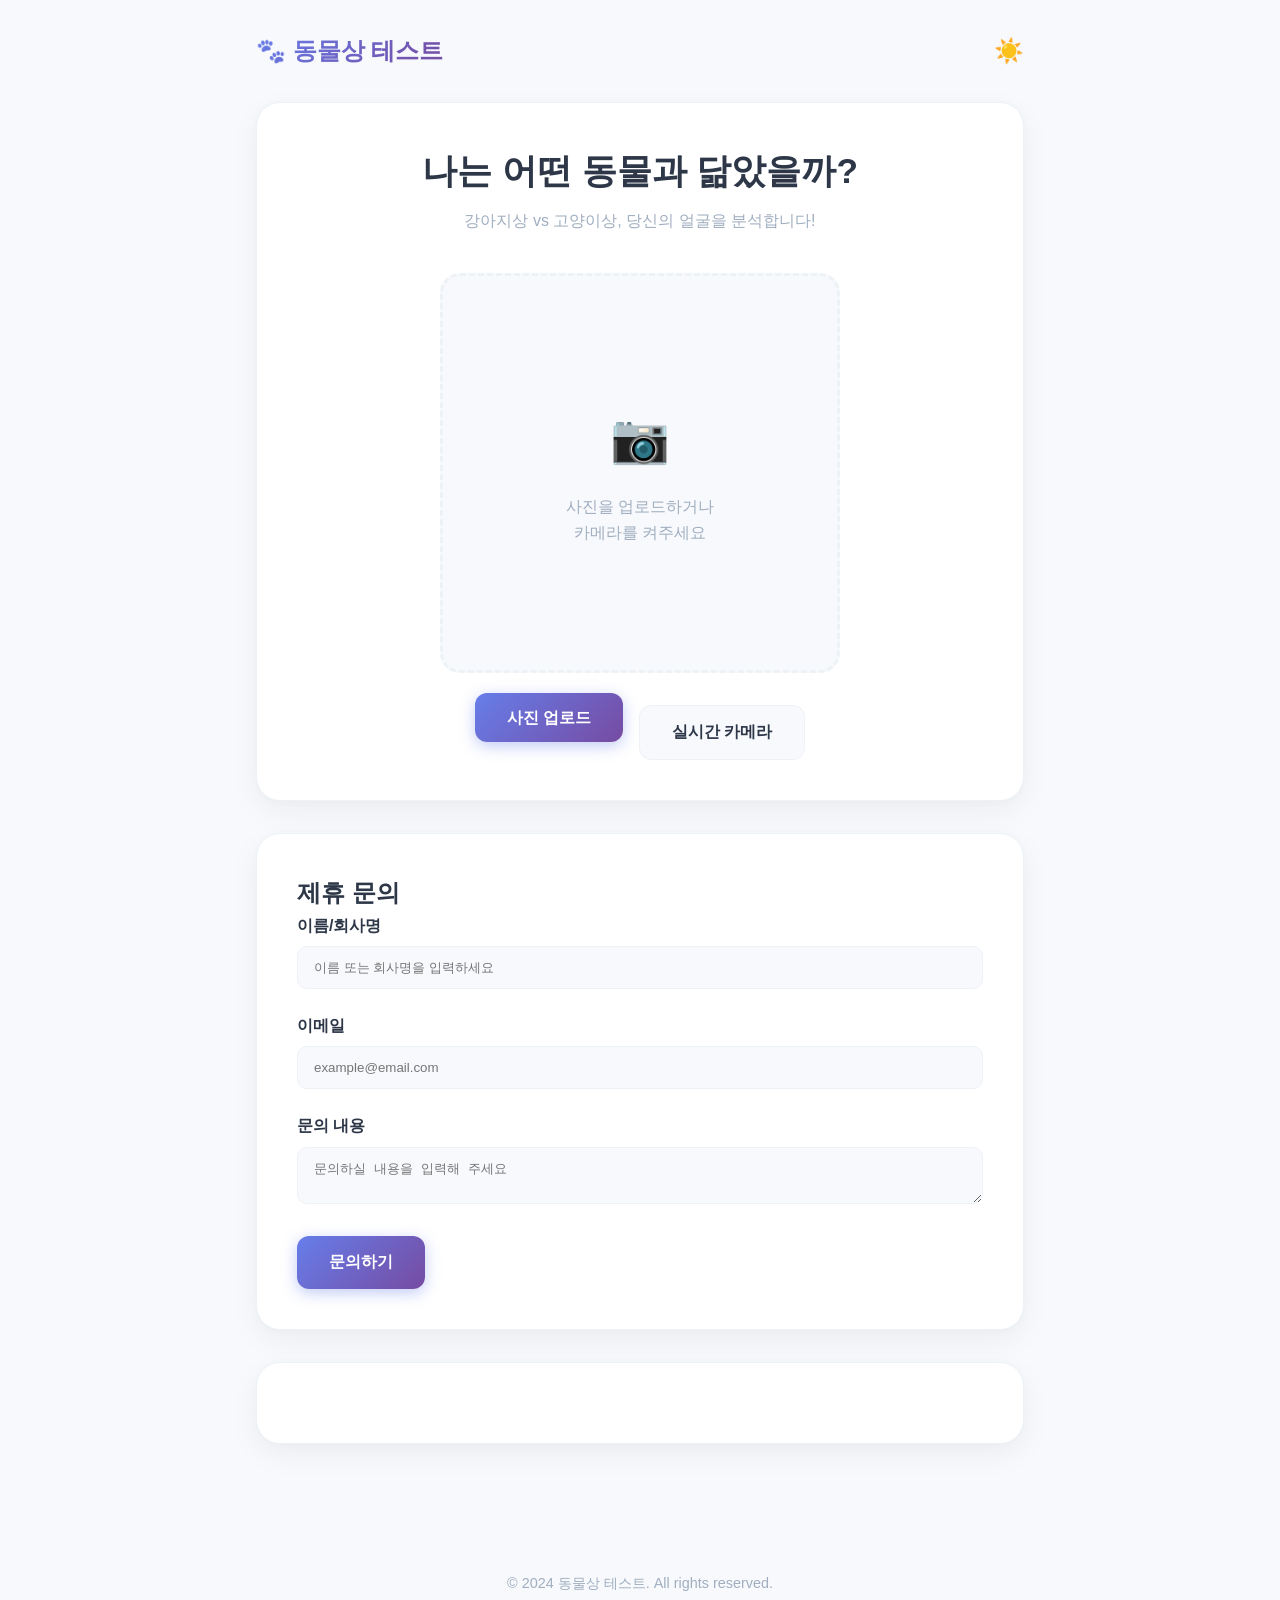
==== index.html @ 4cac7db2 "feat: implement animal face test with teachable machine and modern UI" ====
<!DOCTYPE html>
<html lang="ko">
<head>
    <meta charset="UTF-8">
    <meta name="viewport" content="width=device-width, initial-scale=1.0">
    <title>동물상 테스트 - 강아지? 고양이?</title>
    <link rel="stylesheet" href="style.css">
    <!-- Teachable Machine Libraries -->
    <script src="https://cdn.jsdelivr.net/npm/@tensorflow/tfjs@latest/dist/tf.min.js"></script>
    <script src="https://cdn.jsdelivr.net/npm/@teachablemachine/image@latest/dist/teachablemachine-image.min.js"></script>
</head>
<body>
    <header>
        <div class="logo">🐾 동물상 테스트</div>
        <button id="theme-toggle" class="btn-icon">
            <span class="icon-light">☀️</span>
            <span class="icon-dark">🌙</span>
        </button>
    </header>

    <main>
        <section id="test-section" class="card main-card">
            <h1>나는 어떤 동물과 닮았을까?</h1>
            <p class="subtitle">강아지상 vs 고양이상, 당신의 얼굴을 분석합니다!</p>
            
            <div id="loading-overlay" class="overlay" style="display: none;">
                <div class="spinner"></div>
                <p>모델을 불러오는 중...</p>
            </div>

            <div class="test-container">
                <div class="preview-area">
                    <div id="webcam-container"></div>
                    <img id="image-preview" src="" alt="미리보기" style="display: none;">
                    <div id="placeholder" class="placeholder">
                        <span class="icon">📷</span>
                        <p>사진을 업로드하거나<br>카메라를 켜주세요</p>
                    </div>
                </div>

                <div class="controls">
                    <div class="upload-btn-wrapper">
                        <label for="image-upload" class="btn primary">사진 업로드</label>
                        <input type="file" id="image-upload" accept="image/*" style="display: none;">
                    </div>
                    <button id="start-webcam" class="btn secondary">실시간 카메라</button>
                </div>

                <div id="result-container" class="result-area" style="display: none;">
                    <h2 id="result-title">분석 결과</h2>
                    <div id="label-container" class="label-bars">
                        <!-- 결과가 여기에 동적으로 생성됨 -->
                    </div>
                </div>
            </div>
        </section>

        <section id="partnership-section" class="card">
            <h2>제휴 문의</h2>
            <form id="partnership-form" action="https://formspree.io/f/mlgwaoae" method="POST">
                <div class="form-group">
                    <label for="name">이름/회사명</label>
                    <input type="text" id="name" name="name" required placeholder="이름 또는 회사명을 입력하세요">
                </div>
                <div class="form-group">
                    <label for="email">이메일</label>
                    <input type="email" id="email" name="email" required placeholder="example@email.com">
                </div>
                <div class="form-group">
                    <label for="message">문의 내용</label>
                    <textarea id="message" name="message" required placeholder="문의하실 내용을 입력해 주세요"></textarea>
                </div>
                <button type="submit" id="submit-btn" class="btn primary">문의하기</button>
            </form>
        </section>

        <section id="comments-section" class="card">
            <div id="disqus_thread"></div>
            <script>
                (function() {
                    var d = document, s = d.createElement('script');
                    s.src = 'https://productbuilder-ftx7dllmxg.disqus.com/embed.js';
                    s.setAttribute('data-timestamp', +new Date());
                    (d.head || d.body).appendChild(s);
                })();
            </script>
            <noscript>Please enable JavaScript to view the <a href="https://disqus.com/?ref_noscript">comments powered by Disqus.</a></noscript>
        </section>
    </main>

    <footer>
        <p>&copy; 2024 동물상 테스트. All rights reserved.</p>
    </footer>

    <script src="main.js"></script>
</body>
</html>
---- style.css ----
:root {
    --bg-color: #f7f9fc;
    --text-color: #2d3748;
    --primary-color: #667eea;
    --secondary-color: #764ba2;
    --accent-color: #ffb400;
    --card-bg: #ffffff;
    --card-shadow: 0 10px 30px rgba(0, 0, 0, 0.05), 0 1px 8px rgba(0, 0, 0, 0.02);
    --border-color: #edf2f7;
    --transition: all 0.3s cubic-bezier(0.4, 0, 0.2, 1);
}

[data-theme="dark"] {
    --bg-color: #1a202c;
    --text-color: #edf2f7;
    --primary-color: #90cdf4;
    --secondary-color: #63b3ed;
    --card-bg: #2d3748;
    --card-shadow: 0 10px 40px rgba(0, 0, 0, 0.4);
    --border-color: #4a5568;
}

* {
    box-sizing: border-box;
    margin: 0;
    padding: 0;
}

body {
    font-family: 'Pretendard', -apple-system, BlinkMacSystemFont, 'Segoe UI', Roboto, Helvetica, Arial, sans-serif;
    background-color: var(--bg-color);
    color: var(--text-color);
    line-height: 1.6;
    transition: var(--transition);
    display: flex;
    flex-direction: column;
    align-items: center;
    min-height: 100vh;
}

header {
    width: 100%;
    max-width: 800px;
    padding: 2rem 1rem;
    display: flex;
    justify-content: space-between;
    align-items: center;
}

.logo {
    font-size: 1.5rem;
    font-weight: 800;
    background: linear-gradient(135deg, var(--primary-color), var(--secondary-color));
    -webkit-background-clip: text;
    -webkit-text-fill-color: transparent;
}

main {
    width: 100%;
    max-width: 800px;
    padding: 0 1rem 4rem;
}

.card {
    background-color: var(--card-bg);
    border-radius: 24px;
    padding: 2.5rem;
    box-shadow: var(--card-shadow);
    margin-bottom: 2rem;
    border: 1px solid var(--border-color);
    transition: var(--transition);
}

.main-card {
    text-align: center;
    position: relative;
    overflow: hidden;
}

h1 {
    font-size: 2.2rem;
    margin-bottom: 0.5rem;
    font-weight: 800;
}

.subtitle {
    color: #a0aec0;
    margin-bottom: 2.5rem;
}

/* Test Area */
.test-container {
    display: flex;
    flex-direction: column;
    align-items: center;
    gap: 2rem;
}

.preview-area {
    width: 100%;
    max-width: 400px;
    aspect-ratio: 1/1;
    background-color: var(--bg-color);
    border-radius: 20px;
    overflow: hidden;
    position: relative;
    display: flex;
    align-items: center;
    justify-content: center;
    border: 3px dashed var(--border-color);
}

.preview-area img, 
.preview-area canvas {
    width: 100%;
    height: 100%;
    object-fit: cover;
}

.placeholder {
    text-align: center;
    color: #a0aec0;
}

.placeholder .icon {
    font-size: 3rem;
    margin-bottom: 1rem;
    display: block;
}

/* Controls */
.controls {
    display: flex;
    gap: 1rem;
    width: 100%;
    justify-content: center;
}

.btn {
    padding: 1rem 2rem;
    border-radius: 12px;
    font-size: 1rem;
    font-weight: 700;
    cursor: pointer;
    transition: var(--transition);
    border: none;
    text-align: center;
}

.btn.primary {
    background: linear-gradient(135deg, var(--primary-color), var(--secondary-color));
    color: white;
    box-shadow: 0 4px 15px rgba(102, 126, 234, 0.4);
}

.btn.secondary {
    background-color: var(--bg-color);
    color: var(--text-color);
    border: 1px solid var(--border-color);
}

.btn:hover {
    transform: translateY(-2px);
    box-shadow: 0 6px 20px rgba(0, 0, 0, 0.1);
}

.btn-icon {
    background: none;
    border: none;
    font-size: 1.5rem;
    cursor: pointer;
}

[data-theme="dark"] .icon-light { display: none; }
[data-theme="light"] .icon-dark { display: none; }

/* Results */
.result-area {
    width: 100%;
    margin-top: 1rem;
    padding-top: 2rem;
    border-top: 1px solid var(--border-color);
}

.result-area h2 {
    font-size: 1.5rem;
    margin-bottom: 1.5rem;
    color: var(--primary-color);
}

.bar-wrapper {
    margin-bottom: 1.5rem;
}

.bar-label {
    display: flex;
    justify-content: space-between;
    margin-bottom: 0.5rem;
    font-weight: 600;
}

.progress-bar {
    width: 100%;
    height: 12px;
    background-color: var(--border-color);
    border-radius: 6px;
    overflow: hidden;
}

.progress {
    height: 100%;
    background: linear-gradient(90deg, var(--primary-color), var(--secondary-color));
    border-radius: 6px;
    transition: width 0.5s ease-out;
}

/* Overlay & Spinner */
.overlay {
    position: absolute;
    top: 0; left: 0; right: 0; bottom: 0;
    background-color: rgba(0, 0, 0, 0.7);
    color: white;
    display: flex;
    flex-direction: column;
    align-items: center;
    justify-content: center;
    z-index: 10;
}

.spinner {
    width: 40px;
    height: 40px;
    border: 4px solid rgba(255, 255, 255, 0.3);
    border-radius: 50%;
    border-top-color: white;
    animation: spin 1s linear infinite;
    margin-bottom: 1rem;
}

@keyframes spin {
    to { transform: rotate(360deg); }
}

/* Partnership Form */
.form-group {
    margin-bottom: 1.5rem;
}

.form-group label {
    display: block;
    margin-bottom: 0.5rem;
    font-weight: 600;
}

.form-group input, 
.form-group textarea {
    width: 100%;
    padding: 0.8rem 1rem;
    border-radius: 10px;
    border: 1px solid var(--border-color);
    background-color: var(--bg-color);
    color: var(--text-color);
}

footer {
    padding: 2rem;
    color: #a0aec0;
    font-size: 0.9rem;
}

@media (max-width: 600px) {
    .controls {
        flex-direction: column;
    }
    .btn {
        width: 100%;
    }
}
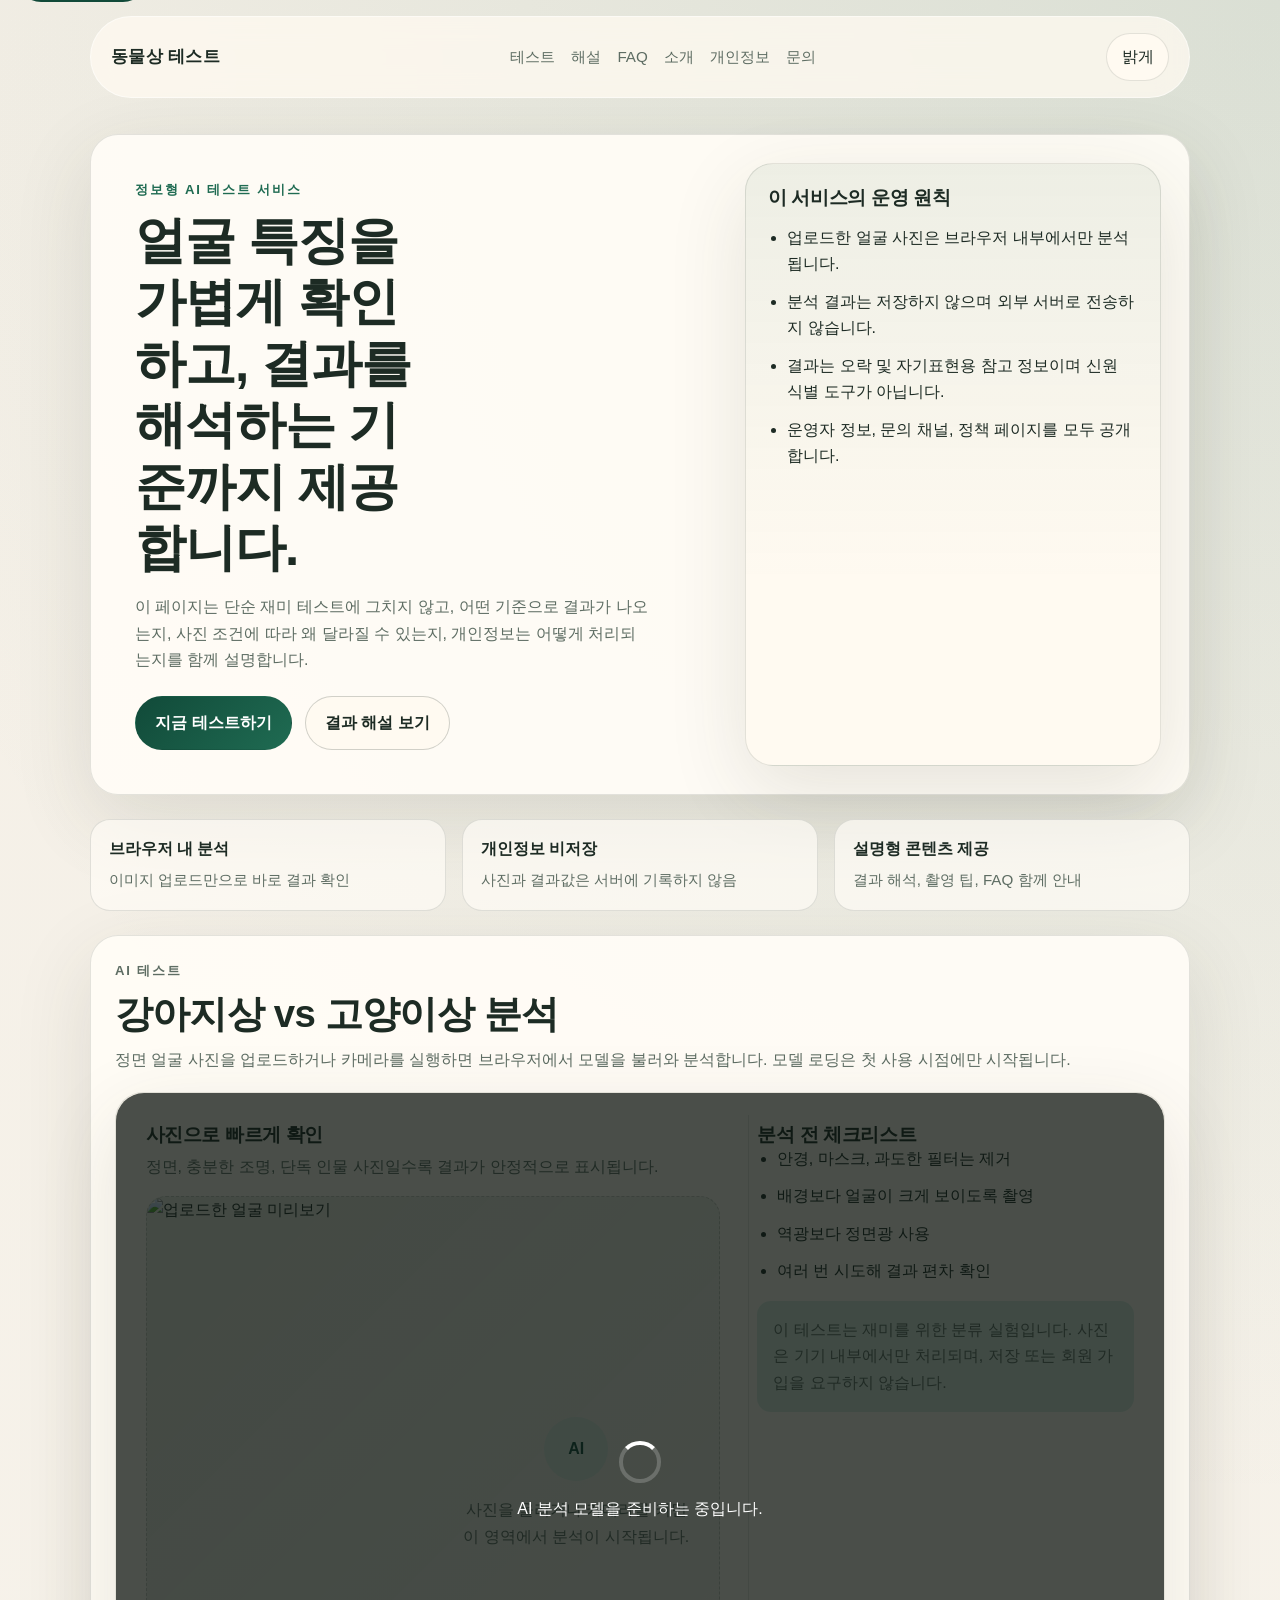
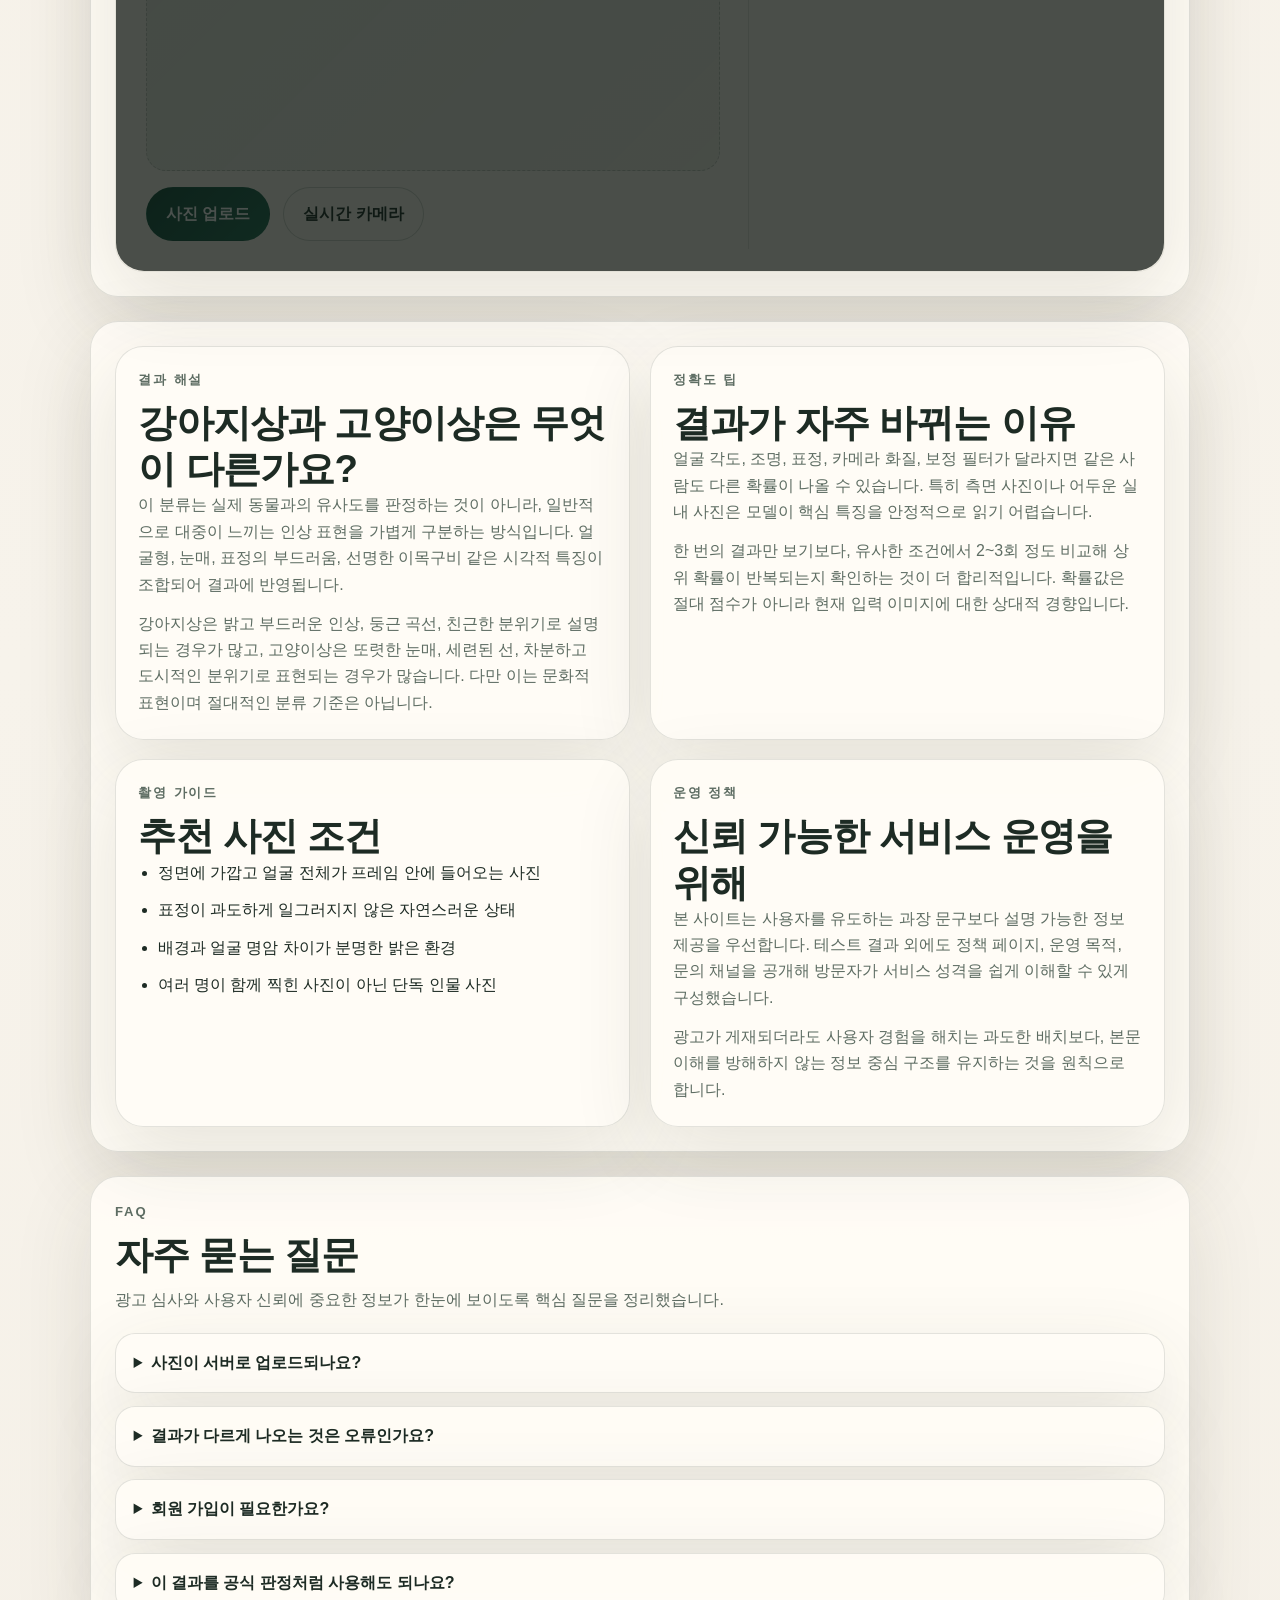
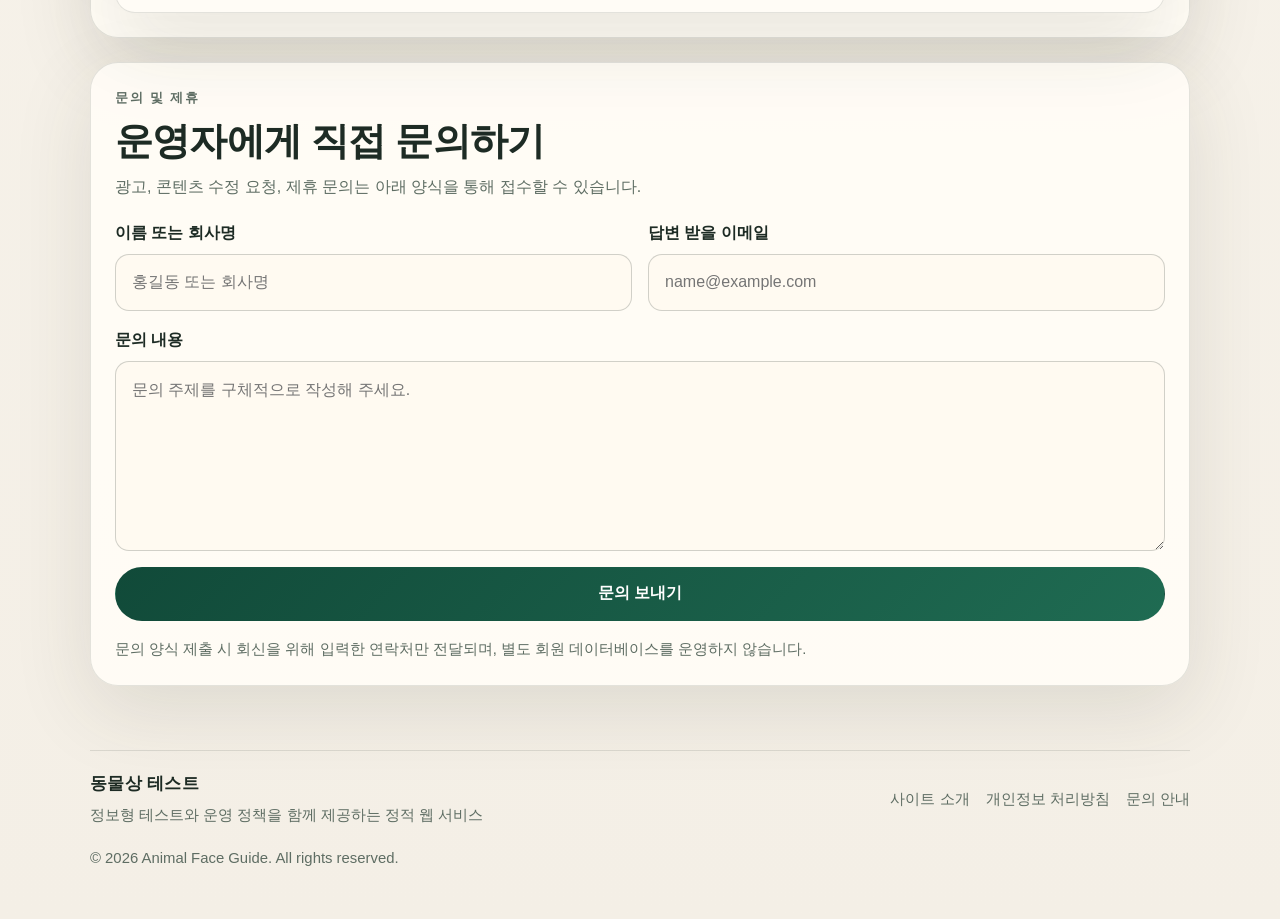
==== commit 2050490b: "Improve site quality for AdSense review" ====
--- a/index.html
+++ b/index.html
@@ -3,95 +3,266 @@
 <head>
     <meta charset="UTF-8">
     <meta name="viewport" content="width=device-width, initial-scale=1.0">
-    <title>동물상 테스트 - 강아지? 고양이?</title>
+    <meta name="description" content="동물상 테스트는 브라우저 내 AI 분석으로 강아지상과 고양이상 경향을 안내하고, 결과 해석 기준과 사진 촬영 팁까지 함께 제공하는 정보형 서비스입니다.">
+    <meta name="theme-color" content="#f4efe6">
+    <title>동물상 테스트 | 강아지상·고양이상 분석 가이드</title>
     <link rel="stylesheet" href="style.css">
-    <!-- Teachable Machine Libraries -->
     <script src="https://cdn.jsdelivr.net/npm/@tensorflow/tfjs@latest/dist/tf.min.js"></script>
     <script src="https://cdn.jsdelivr.net/npm/@teachablemachine/image@latest/dist/teachablemachine-image.min.js"></script>
+    <script async src="https://pagead2.googlesyndication.com/pagead/js/adsbygoogle.js?client=ca-pub-5434416830786238" crossorigin="anonymous"></script>
+    <script defer src="main.js"></script>
 </head>
 <body>
-    <header>
-        <div class="logo">🐾 동물상 테스트</div>
-        <button id="theme-toggle" class="btn-icon">
-            <span class="icon-light">☀️</span>
-            <span class="icon-dark">🌙</span>
-        </button>
+    <a class="skip-link" href="#main-content">본문 바로가기</a>
+
+    <header class="site-header">
+        <div class="nav-shell">
+            <a class="brand" href="index.html">동물상 테스트</a>
+            <nav class="site-nav" aria-label="주요 메뉴">
+                <a href="#test-section">테스트</a>
+                <a href="#guide-section">해설</a>
+                <a href="#faq-section">FAQ</a>
+                <a href="about.html">소개</a>
+                <a href="privacy.html">개인정보</a>
+                <a href="contact.html">문의</a>
+            </nav>
+            <button id="theme-toggle" class="theme-toggle" type="button" aria-label="색상 테마 전환">
+                <span class="icon-light">밝게</span>
+                <span class="icon-dark">어둡게</span>
+            </button>
+        </div>
     </header>
 
-    <main>
-        <section id="test-section" class="card main-card">
-            <h1>나는 어떤 동물과 닮았을까?</h1>
-            <p class="subtitle">강아지상 vs 고양이상, 당신의 얼굴을 분석합니다!</p>
-            
-            <div id="loading-overlay" class="overlay" style="display: none;">
-                <div class="spinner"></div>
-                <p>모델을 불러오는 중...</p>
-            </div>
-
-            <div class="test-container">
-                <div class="preview-area">
-                    <div id="webcam-container"></div>
-                    <img id="image-preview" src="" alt="미리보기" style="display: none;">
-                    <div id="placeholder" class="placeholder">
-                        <span class="icon">📷</span>
-                        <p>사진을 업로드하거나<br>카메라를 켜주세요</p>
-                    </div>
-                </div>
-
-                <div class="controls">
-                    <div class="upload-btn-wrapper">
-                        <label for="image-upload" class="btn primary">사진 업로드</label>
-                        <input type="file" id="image-upload" accept="image/*" style="display: none;">
-                    </div>
-                    <button id="start-webcam" class="btn secondary">실시간 카메라</button>
-                </div>
-
-                <div id="result-container" class="result-area" style="display: none;">
-                    <h2 id="result-title">분석 결과</h2>
-                    <div id="label-container" class="label-bars">
-                        <!-- 결과가 여기에 동적으로 생성됨 -->
-                    </div>
-                </div>
-            </div>
-        </section>
-
-        <section id="partnership-section" class="card">
-            <h2>제휴 문의</h2>
-            <form id="partnership-form" action="https://formspree.io/f/mlgwaoae" method="POST">
-                <div class="form-group">
-                    <label for="name">이름/회사명</label>
-                    <input type="text" id="name" name="name" required placeholder="이름 또는 회사명을 입력하세요">
-                </div>
-                <div class="form-group">
-                    <label for="email">이메일</label>
-                    <input type="email" id="email" name="email" required placeholder="example@email.com">
+    <main id="main-content">
+        <section class="hero">
+            <div class="hero-copy">
+                <p class="eyebrow">정보형 AI 테스트 서비스</p>
+                <h1>얼굴 특징을 가볍게 확인하고, 결과를 해석하는 기준까지 제공합니다.</h1>
+                <p class="hero-text">
+                    이 페이지는 단순 재미 테스트에 그치지 않고, 어떤 기준으로 결과가 나오는지, 사진 조건에 따라
+                    왜 달라질 수 있는지, 개인정보는 어떻게 처리되는지를 함께 설명합니다.
+                </p>
+                <div class="hero-actions">
+                    <a class="btn btn-primary" href="#test-section">지금 테스트하기</a>
+                    <a class="btn btn-secondary" href="#guide-section">결과 해설 보기</a>
+                </div>
+            </div>
+            <div class="hero-panel">
+                <h2>이 서비스의 운영 원칙</h2>
+                <ul class="value-list">
+                    <li>업로드한 얼굴 사진은 브라우저 내부에서만 분석됩니다.</li>
+                    <li>분석 결과는 저장하지 않으며 외부 서버로 전송하지 않습니다.</li>
+                    <li>결과는 오락 및 자기표현용 참고 정보이며 신원 식별 도구가 아닙니다.</li>
+                    <li>운영자 정보, 문의 채널, 정책 페이지를 모두 공개합니다.</li>
+                </ul>
+            </div>
+        </section>
+
+        <section class="trust-strip" aria-label="핵심 정보">
+            <div>
+                <strong>브라우저 내 분석</strong>
+                <span>이미지 업로드만으로 바로 결과 확인</span>
+            </div>
+            <div>
+                <strong>개인정보 비저장</strong>
+                <span>사진과 결과값은 서버에 기록하지 않음</span>
+            </div>
+            <div>
+                <strong>설명형 콘텐츠 제공</strong>
+                <span>결과 해석, 촬영 팁, FAQ 함께 안내</span>
+            </div>
+        </section>
+
+        <section id="test-section" class="section-shell feature-shell">
+            <div class="section-heading">
+                <p class="eyebrow">AI 테스트</p>
+                <h2>강아지상 vs 고양이상 분석</h2>
+                <p>
+                    정면 얼굴 사진을 업로드하거나 카메라를 실행하면 브라우저에서 모델을 불러와 분석합니다.
+                    모델 로딩은 첫 사용 시점에만 시작됩니다.
+                </p>
+            </div>
+
+            <section class="tool-card" aria-labelledby="tool-title">
+                <div id="loading-overlay" class="overlay" hidden>
+                    <div class="spinner" aria-hidden="true"></div>
+                    <p id="loading-message">AI 분석 모델을 준비하는 중입니다.</p>
+                </div>
+
+                <div class="tool-layout">
+                    <div class="tool-main">
+                        <h3 id="tool-title">사진으로 빠르게 확인</h3>
+                        <p class="tool-note">
+                            정면, 충분한 조명, 단독 인물 사진일수록 결과가 안정적으로 표시됩니다.
+                        </p>
+                        <div class="preview-area">
+                            <div id="webcam-container"></div>
+                            <img id="image-preview" src="" alt="업로드한 얼굴 미리보기" hidden>
+                            <div id="placeholder" class="placeholder">
+                                <span class="placeholder-icon">AI</span>
+                                <p>사진을 올리거나 카메라를 켜면<br>이 영역에서 분석이 시작됩니다.</p>
+                            </div>
+                        </div>
+                        <div class="controls">
+                            <div class="upload-btn-wrapper">
+                                <label for="image-upload" class="btn btn-primary">사진 업로드</label>
+                                <input type="file" id="image-upload" accept="image/*" hidden>
+                            </div>
+                            <button id="start-webcam" class="btn btn-secondary" type="button">실시간 카메라</button>
+                        </div>
+                    </div>
+
+                    <aside class="tool-sidebar" aria-label="분석 안내">
+                        <h3>분석 전 체크리스트</h3>
+                        <ul class="check-list">
+                            <li>안경, 마스크, 과도한 필터는 제거</li>
+                            <li>배경보다 얼굴이 크게 보이도록 촬영</li>
+                            <li>역광보다 정면광 사용</li>
+                            <li>여러 번 시도해 결과 편차 확인</li>
+                        </ul>
+                        <p class="privacy-note">
+                            이 테스트는 재미를 위한 분류 실험입니다. 사진은 기기 내부에서만 처리되며,
+                            저장 또는 회원 가입을 요구하지 않습니다.
+                        </p>
+                    </aside>
+                </div>
+
+                <div id="result-container" class="result-area" hidden>
+                    <div class="result-header">
+                        <h3 id="result-title">분석 결과</h3>
+                        <p id="result-summary" class="result-summary">
+                            첫 분석이 끝나면 상위 결과와 해석 가이드를 함께 보여드립니다.
+                        </p>
+                    </div>
+                    <div id="label-container" class="label-bars" aria-live="polite"></div>
+                </div>
+            </section>
+        </section>
+
+        <section id="guide-section" class="section-shell article-grid">
+            <article class="content-card">
+                <p class="eyebrow">결과 해설</p>
+                <h2>강아지상과 고양이상은 무엇이 다른가요?</h2>
+                <p>
+                    이 분류는 실제 동물과의 유사도를 판정하는 것이 아니라, 일반적으로 대중이 느끼는 인상 표현을
+                    가볍게 구분하는 방식입니다. 얼굴형, 눈매, 표정의 부드러움, 선명한 이목구비 같은 시각적 특징이
+                    조합되어 결과에 반영됩니다.
+                </p>
+                <p>
+                    강아지상은 밝고 부드러운 인상, 둥근 곡선, 친근한 분위기로 설명되는 경우가 많고,
+                    고양이상은 또렷한 눈매, 세련된 선, 차분하고 도시적인 분위기로 표현되는 경우가 많습니다.
+                    다만 이는 문화적 표현이며 절대적인 분류 기준은 아닙니다.
+                </p>
+            </article>
+
+            <article class="content-card">
+                <p class="eyebrow">정확도 팁</p>
+                <h2>결과가 자주 바뀌는 이유</h2>
+                <p>
+                    얼굴 각도, 조명, 표정, 카메라 화질, 보정 필터가 달라지면 같은 사람도 다른 확률이 나올 수 있습니다.
+                    특히 측면 사진이나 어두운 실내 사진은 모델이 핵심 특징을 안정적으로 읽기 어렵습니다.
+                </p>
+                <p>
+                    한 번의 결과만 보기보다, 유사한 조건에서 2~3회 정도 비교해 상위 확률이 반복되는지 확인하는 것이
+                    더 합리적입니다. 확률값은 절대 점수가 아니라 현재 입력 이미지에 대한 상대적 경향입니다.
+                </p>
+            </article>
+
+            <article class="content-card">
+                <p class="eyebrow">촬영 가이드</p>
+                <h2>추천 사진 조건</h2>
+                <ul class="plain-list">
+                    <li>정면에 가깝고 얼굴 전체가 프레임 안에 들어오는 사진</li>
+                    <li>표정이 과도하게 일그러지지 않은 자연스러운 상태</li>
+                    <li>배경과 얼굴 명암 차이가 분명한 밝은 환경</li>
+                    <li>여러 명이 함께 찍힌 사진이 아닌 단독 인물 사진</li>
+                </ul>
+            </article>
+
+            <article class="content-card">
+                <p class="eyebrow">운영 정책</p>
+                <h2>신뢰 가능한 서비스 운영을 위해</h2>
+                <p>
+                    본 사이트는 사용자를 유도하는 과장 문구보다 설명 가능한 정보 제공을 우선합니다. 테스트 결과 외에도
+                    정책 페이지, 운영 목적, 문의 채널을 공개해 방문자가 서비스 성격을 쉽게 이해할 수 있게 구성했습니다.
+                </p>
+                <p>
+                    광고가 게재되더라도 사용자 경험을 해치는 과도한 배치보다, 본문 이해를 방해하지 않는 정보 중심 구조를
+                    유지하는 것을 원칙으로 합니다.
+                </p>
+            </article>
+        </section>
+
+        <section id="faq-section" class="section-shell">
+            <div class="section-heading">
+                <p class="eyebrow">FAQ</p>
+                <h2>자주 묻는 질문</h2>
+                <p>광고 심사와 사용자 신뢰에 중요한 정보가 한눈에 보이도록 핵심 질문을 정리했습니다.</p>
+            </div>
+            <div class="faq-list">
+                <details class="faq-item">
+                    <summary>사진이 서버로 업로드되나요?</summary>
+                    <p>아니요. 동물상 분석용 사진은 브라우저에서만 처리되며, 이 사이트 운영 서버에 저장하지 않습니다.</p>
+                </details>
+                <details class="faq-item">
+                    <summary>결과가 다르게 나오는 것은 오류인가요?</summary>
+                    <p>아닙니다. 조명과 각도에 따라 확률값이 달라질 수 있으며, 이는 이미지 기반 모델의 일반적인 특성입니다.</p>
+                </details>
+                <details class="faq-item">
+                    <summary>회원 가입이 필요한가요?</summary>
+                    <p>필요하지 않습니다. 기능 이용만을 위해 과도한 개인정보를 수집하지 않는 것을 원칙으로 합니다.</p>
+                </details>
+                <details class="faq-item">
+                    <summary>이 결과를 공식 판정처럼 사용해도 되나요?</summary>
+                    <p>아니요. 본 서비스는 오락 및 자기표현용 참고 도구이며, 인물 식별이나 평가 목적으로 설계되지 않았습니다.</p>
+                </details>
+            </div>
+        </section>
+
+        <section class="section-shell contact-shell">
+            <div class="section-heading">
+                <p class="eyebrow">문의 및 제휴</p>
+                <h2>운영자에게 직접 문의하기</h2>
+                <p>광고, 콘텐츠 수정 요청, 제휴 문의는 아래 양식을 통해 접수할 수 있습니다.</p>
+            </div>
+            <form id="partnership-form" class="contact-form" action="https://formspree.io/f/mlgwaoae" method="POST">
+                <div class="form-row">
+                    <div class="form-group">
+                        <label for="name">이름 또는 회사명</label>
+                        <input type="text" id="name" name="name" required placeholder="홍길동 또는 회사명">
+                    </div>
+                    <div class="form-group">
+                        <label for="email">답변 받을 이메일</label>
+                        <input type="email" id="email" name="email" required placeholder="name@example.com">
+                    </div>
                 </div>
                 <div class="form-group">
                     <label for="message">문의 내용</label>
-                    <textarea id="message" name="message" required placeholder="문의하실 내용을 입력해 주세요"></textarea>
-                </div>
-                <button type="submit" id="submit-btn" class="btn primary">문의하기</button>
+                    <textarea id="message" name="message" required rows="6" placeholder="문의 주제를 구체적으로 작성해 주세요."></textarea>
+                </div>
+                <button type="submit" id="submit-btn" class="btn btn-primary">문의 보내기</button>
+                <p class="form-footnote">
+                    문의 양식 제출 시 회신을 위해 입력한 연락처만 전달되며, 별도 회원 데이터베이스를 운영하지 않습니다.
+                </p>
             </form>
         </section>
-
-        <section id="comments-section" class="card">
-            <div id="disqus_thread"></div>
-            <script>
-                (function() {
-                    var d = document, s = d.createElement('script');
-                    s.src = 'https://productbuilder-ftx7dllmxg.disqus.com/embed.js';
-                    s.setAttribute('data-timestamp', +new Date());
-                    (d.head || d.body).appendChild(s);
-                })();
-            </script>
-            <noscript>Please enable JavaScript to view the <a href="https://disqus.com/?ref_noscript">comments powered by Disqus.</a></noscript>
-        </section>
     </main>
 
-    <footer>
-        <p>&copy; 2024 동물상 테스트. All rights reserved.</p>
+    <footer class="site-footer">
+        <div class="footer-shell">
+            <div>
+                <a class="brand brand-footer" href="index.html">동물상 테스트</a>
+                <p class="footer-copy">
+                    정보형 테스트와 운영 정책을 함께 제공하는 정적 웹 서비스
+                </p>
+            </div>
+            <nav class="footer-nav" aria-label="하단 메뉴">
+                <a href="about.html">사이트 소개</a>
+                <a href="privacy.html">개인정보 처리방침</a>
+                <a href="contact.html">문의 안내</a>
+            </nav>
+        </div>
+        <p class="copyright">&copy; <span id="current-year">2026</span> Animal Face Guide. All rights reserved.</p>
     </footer>
-
-    <script src="main.js"></script>
 </body>
-</html>+</html>
--- a/style.css
+++ b/style.css
@@ -1,278 +1,696 @@
 :root {
-    --bg-color: #f7f9fc;
-    --text-color: #2d3748;
-    --primary-color: #667eea;
-    --secondary-color: #764ba2;
-    --accent-color: #ffb400;
-    --card-bg: #ffffff;
-    --card-shadow: 0 10px 30px rgba(0, 0, 0, 0.05), 0 1px 8px rgba(0, 0, 0, 0.02);
-    --border-color: #edf2f7;
-    --transition: all 0.3s cubic-bezier(0.4, 0, 0.2, 1);
+    --bg: #f4efe6;
+    --bg-strong: #efe4d2;
+    --surface: rgba(255, 252, 246, 0.94);
+    --surface-strong: #fffaf1;
+    --text: #1d2b24;
+    --muted: #5e6d63;
+    --line: rgba(29, 43, 36, 0.12);
+    --line-strong: rgba(29, 43, 36, 0.2);
+    --accent: #1f6b52;
+    --accent-strong: #114a39;
+    --accent-soft: #d9eadf;
+    --shadow: 0 24px 80px rgba(54, 58, 44, 0.12);
+    --radius-xl: 28px;
+    --radius-lg: 20px;
+    --radius-md: 14px;
+    --transition: 180ms ease;
 }
 
 [data-theme="dark"] {
-    --bg-color: #1a202c;
-    --text-color: #edf2f7;
-    --primary-color: #90cdf4;
-    --secondary-color: #63b3ed;
-    --card-bg: #2d3748;
-    --card-shadow: 0 10px 40px rgba(0, 0, 0, 0.4);
-    --border-color: #4a5568;
+    --bg: #132019;
+    --bg-strong: #1b2b22;
+    --surface: rgba(23, 35, 28, 0.92);
+    --surface-strong: #213328;
+    --text: #edf5ee;
+    --muted: #bccbbc;
+    --line: rgba(237, 245, 238, 0.11);
+    --line-strong: rgba(237, 245, 238, 0.18);
+    --accent: #8fd0ac;
+    --accent-strong: #b7e4c8;
+    --accent-soft: rgba(143, 208, 172, 0.14);
+    --shadow: 0 24px 80px rgba(0, 0, 0, 0.28);
 }
 
 * {
     box-sizing: border-box;
+}
+
+html {
+    scroll-behavior: smooth;
+}
+
+body {
     margin: 0;
-    padding: 0;
-}
-
-body {
-    font-family: 'Pretendard', -apple-system, BlinkMacSystemFont, 'Segoe UI', Roboto, Helvetica, Arial, sans-serif;
-    background-color: var(--bg-color);
-    color: var(--text-color);
-    line-height: 1.6;
-    transition: var(--transition);
+    font-family: "Iowan Old Style", "Apple SD Gothic Neo", "Noto Sans KR", sans-serif;
+    line-height: 1.65;
+    color: var(--text);
+    background:
+        radial-gradient(circle at top right, rgba(31, 107, 82, 0.12), transparent 35%),
+        linear-gradient(180deg, var(--bg) 0%, #f7f3eb 55%, var(--bg) 100%);
+    min-height: 100vh;
+}
+
+a {
+    color: inherit;
+    text-decoration: none;
+}
+
+img {
+    max-width: 100%;
+    display: block;
+}
+
+button,
+input,
+textarea {
+    font: inherit;
+}
+
+.skip-link {
+    position: absolute;
+    left: 1rem;
+    top: -3rem;
+    padding: 0.75rem 1rem;
+    border-radius: 999px;
+    background: var(--accent-strong);
+    color: #fff;
+    z-index: 50;
+    transition: top var(--transition);
+}
+
+.skip-link:focus {
+    top: 1rem;
+}
+
+.site-header,
+.site-footer,
+main {
+    width: min(1100px, calc(100% - 2rem));
+    margin: 0 auto;
+}
+
+.site-header {
+    padding-top: 1rem;
+}
+
+.nav-shell,
+.footer-shell {
     display: flex;
-    flex-direction: column;
     align-items: center;
-    min-height: 100vh;
-}
-
-header {
-    width: 100%;
-    max-width: 800px;
-    padding: 2rem 1rem;
+    justify-content: space-between;
+    gap: 1rem;
+}
+
+.nav-shell {
+    padding: 1rem 1.25rem;
+    background: rgba(255, 250, 241, 0.75);
+    border: 1px solid rgba(255, 255, 255, 0.5);
+    border-radius: 999px;
+    backdrop-filter: blur(14px);
+    position: sticky;
+    top: 1rem;
+    z-index: 20;
+}
+
+[data-theme="dark"] .nav-shell {
+    background: rgba(23, 35, 28, 0.82);
+    border-color: rgba(255, 255, 255, 0.06);
+}
+
+.brand {
+    font-size: 1.05rem;
+    font-weight: 800;
+    letter-spacing: 0.02em;
+}
+
+.site-nav,
+.footer-nav {
     display: flex;
-    justify-content: space-between;
     align-items: center;
-}
-
-.logo {
-    font-size: 1.5rem;
+    gap: 1rem;
+    flex-wrap: wrap;
+}
+
+.site-nav a,
+.footer-nav a {
+    color: var(--muted);
+    font-size: 0.95rem;
+}
+
+.site-nav a:hover,
+.footer-nav a:hover {
+    color: var(--text);
+}
+
+.theme-toggle {
+    border: 1px solid var(--line);
+    background: var(--surface-strong);
+    color: var(--text);
+    border-radius: 999px;
+    padding: 0.6rem 0.9rem;
+    cursor: pointer;
+}
+
+[data-theme="dark"] .icon-light,
+[data-theme="light"] .icon-dark {
+    display: none;
+}
+
+main {
+    padding: 2.25rem 0 4rem;
+}
+
+.hero,
+.section-shell,
+.hero-panel,
+.tool-card,
+.content-card,
+.faq-item,
+.page-shell {
+    border: 1px solid var(--line);
+    background: var(--surface);
+    box-shadow: var(--shadow);
+}
+
+.hero {
+    display: grid;
+    grid-template-columns: 1.3fr 0.9fr;
+    gap: 1.5rem;
+    padding: 1.75rem;
+    border-radius: var(--radius-xl);
+}
+
+.hero-copy,
+.hero-panel,
+.tool-card,
+.content-card,
+.page-shell {
+    border-radius: var(--radius-xl);
+}
+
+.hero-copy {
+    padding: 1rem;
+}
+
+.eyebrow {
+    margin: 0 0 0.6rem;
+    font-size: 0.82rem;
     font-weight: 800;
-    background: linear-gradient(135deg, var(--primary-color), var(--secondary-color));
-    -webkit-background-clip: text;
-    -webkit-text-fill-color: transparent;
-}
-
-main {
-    width: 100%;
-    max-width: 800px;
-    padding: 0 1rem 4rem;
-}
-
-.card {
-    background-color: var(--card-bg);
-    border-radius: 24px;
-    padding: 2.5rem;
-    box-shadow: var(--card-shadow);
-    margin-bottom: 2rem;
-    border: 1px solid var(--border-color);
-    transition: var(--transition);
-}
-
-.main-card {
-    text-align: center;
+    letter-spacing: 0.14em;
+    text-transform: uppercase;
+    color: var(--accent);
+}
+
+h1,
+h2,
+h3 {
+    margin: 0;
+    line-height: 1.2;
+    letter-spacing: -0.02em;
+}
+
+h1 {
+    font-size: clamp(2.4rem, 4vw, 4.3rem);
+    max-width: 10ch;
+}
+
+h2 {
+    font-size: clamp(1.7rem, 3vw, 2.6rem);
+}
+
+h3 {
+    font-size: 1.2rem;
+}
+
+p {
+    margin: 0;
+}
+
+.hero-text,
+.section-heading p,
+.content-card p,
+.tool-note,
+.privacy-note,
+.form-footnote,
+.footer-copy,
+.copyright,
+.page-shell p,
+.page-shell li {
+    color: var(--muted);
+}
+
+.hero-text {
+    margin-top: 1rem;
+    max-width: 58ch;
+}
+
+.hero-actions {
+    display: flex;
+    gap: 0.8rem;
+    margin-top: 1.4rem;
+    flex-wrap: wrap;
+}
+
+.btn {
+    display: inline-flex;
+    align-items: center;
+    justify-content: center;
+    min-height: 3rem;
+    padding: 0.8rem 1.2rem;
+    border-radius: 999px;
+    border: 1px solid transparent;
+    font-weight: 700;
+    cursor: pointer;
+    transition: transform var(--transition), border-color var(--transition), background var(--transition);
+}
+
+.btn:hover {
+    transform: translateY(-1px);
+}
+
+.btn-primary {
+    background: linear-gradient(135deg, var(--accent-strong), var(--accent));
+    color: #fff;
+}
+
+.btn-secondary {
+    background: var(--surface-strong);
+    border-color: var(--line-strong);
+    color: var(--text);
+}
+
+.hero-panel {
+    padding: 1.4rem;
+    background:
+        linear-gradient(180deg, rgba(31, 107, 82, 0.08), transparent 70%),
+        var(--surface-strong);
+}
+
+.hero-panel h2 {
+    font-size: 1.2rem;
+    margin-bottom: 1rem;
+}
+
+.value-list,
+.check-list,
+.plain-list,
+.policy-list {
+    margin: 0;
+    padding-left: 1.2rem;
+}
+
+.value-list li,
+.check-list li,
+.plain-list li,
+.policy-list li {
+    margin-bottom: 0.7rem;
+}
+
+.trust-strip {
+    margin-top: 1.5rem;
+    display: grid;
+    grid-template-columns: repeat(3, 1fr);
+    gap: 1rem;
+}
+
+.trust-strip div {
+    padding: 1rem 1.1rem;
+    border-radius: var(--radius-lg);
+    border: 1px solid var(--line);
+    background: rgba(255, 252, 246, 0.68);
+}
+
+[data-theme="dark"] .trust-strip div {
+    background: rgba(23, 35, 28, 0.78);
+}
+
+.trust-strip strong {
+    display: block;
+    margin-bottom: 0.3rem;
+}
+
+.trust-strip span {
+    color: var(--muted);
+    font-size: 0.95rem;
+}
+
+.section-shell {
+    margin-top: 1.5rem;
+    padding: 1.5rem;
+    border-radius: var(--radius-xl);
+}
+
+.section-heading {
+    margin-bottom: 1.2rem;
+}
+
+.section-heading h2 {
+    margin-bottom: 0.6rem;
+}
+
+.tool-card {
     position: relative;
-    overflow: hidden;
-}
-
-h1 {
-    font-size: 2.2rem;
-    margin-bottom: 0.5rem;
-    font-weight: 800;
-}
-
-.subtitle {
-    color: #a0aec0;
-    margin-bottom: 2.5rem;
-}
-
-/* Test Area */
-.test-container {
-    display: flex;
-    flex-direction: column;
-    align-items: center;
-    gap: 2rem;
+    padding: 1.35rem;
+    background: var(--surface-strong);
+}
+
+.tool-layout {
+    display: grid;
+    grid-template-columns: 1.2fr 0.8fr;
+    gap: 1.25rem;
+}
+
+.tool-main,
+.tool-sidebar {
+    padding: 0.5rem;
+}
+
+.tool-note {
+    margin-top: 0.5rem;
 }
 
 .preview-area {
     width: 100%;
-    max-width: 400px;
-    aspect-ratio: 1/1;
-    background-color: var(--bg-color);
-    border-radius: 20px;
-    overflow: hidden;
-    position: relative;
+    aspect-ratio: 1 / 1;
+    border: 1px dashed var(--line-strong);
+    border-radius: var(--radius-lg);
+    background:
+        linear-gradient(135deg, rgba(31, 107, 82, 0.06), transparent),
+        var(--bg);
+    margin-top: 1rem;
     display: flex;
     align-items: center;
     justify-content: center;
-    border: 3px dashed var(--border-color);
-}
-
-.preview-area img, 
-.preview-area canvas {
+    overflow: hidden;
+}
+
+.preview-area canvas,
+.preview-area img {
     width: 100%;
     height: 100%;
     object-fit: cover;
 }
 
 .placeholder {
+    min-height: 100%;
+    width: 100%;
+    display: flex;
+    align-items: center;
+    justify-content: center;
+    flex-direction: column;
     text-align: center;
-    color: #a0aec0;
-}
-
-.placeholder .icon {
-    font-size: 3rem;
+    color: var(--muted);
+}
+
+.placeholder-icon {
+    display: inline-flex;
+    align-items: center;
+    justify-content: center;
+    width: 4rem;
+    height: 4rem;
     margin-bottom: 1rem;
-    display: block;
-}
-
-/* Controls */
+    border-radius: 50%;
+    background: var(--accent-soft);
+    color: var(--accent-strong);
+    font-weight: 800;
+}
+
 .controls {
+    margin-top: 1rem;
     display: flex;
-    gap: 1rem;
-    width: 100%;
-    justify-content: center;
-}
-
-.btn {
-    padding: 1rem 2rem;
-    border-radius: 12px;
-    font-size: 1rem;
-    font-weight: 700;
-    cursor: pointer;
-    transition: var(--transition);
-    border: none;
-    text-align: center;
-}
-
-.btn.primary {
-    background: linear-gradient(135deg, var(--primary-color), var(--secondary-color));
-    color: white;
-    box-shadow: 0 4px 15px rgba(102, 126, 234, 0.4);
-}
-
-.btn.secondary {
-    background-color: var(--bg-color);
-    color: var(--text-color);
-    border: 1px solid var(--border-color);
-}
-
-.btn:hover {
-    transform: translateY(-2px);
-    box-shadow: 0 6px 20px rgba(0, 0, 0, 0.1);
-}
-
-.btn-icon {
-    background: none;
-    border: none;
-    font-size: 1.5rem;
-    cursor: pointer;
-}
-
-[data-theme="dark"] .icon-light { display: none; }
-[data-theme="light"] .icon-dark { display: none; }
-
-/* Results */
+    gap: 0.8rem;
+    flex-wrap: wrap;
+}
+
+.upload-btn-wrapper {
+    display: inline-flex;
+}
+
+.tool-sidebar {
+    border-left: 1px solid var(--line);
+}
+
+.privacy-note {
+    margin-top: 1rem;
+    padding: 1rem;
+    border-radius: var(--radius-md);
+    background: var(--accent-soft);
+}
+
 .result-area {
-    width: 100%;
+    margin-top: 1.25rem;
+    padding-top: 1.25rem;
+    border-top: 1px solid var(--line);
+}
+
+.result-header {
+    display: grid;
+    gap: 0.4rem;
+}
+
+.result-summary {
+    color: var(--muted);
+}
+
+.label-bars {
     margin-top: 1rem;
-    padding-top: 2rem;
-    border-top: 1px solid var(--border-color);
-}
-
-.result-area h2 {
-    font-size: 1.5rem;
-    margin-bottom: 1.5rem;
-    color: var(--primary-color);
-}
-
-.bar-wrapper {
-    margin-bottom: 1.5rem;
+}
+
+.bar-wrapper + .bar-wrapper {
+    margin-top: 1rem;
 }
 
 .bar-label {
     display: flex;
     justify-content: space-between;
-    margin-bottom: 0.5rem;
-    font-weight: 600;
+    gap: 0.8rem;
+    margin-bottom: 0.4rem;
+    font-weight: 700;
 }
 
 .progress-bar {
-    width: 100%;
-    height: 12px;
-    background-color: var(--border-color);
-    border-radius: 6px;
+    height: 0.9rem;
+    border-radius: 999px;
     overflow: hidden;
+    background: rgba(29, 43, 36, 0.08);
 }
 
 .progress {
     height: 100%;
-    background: linear-gradient(90deg, var(--primary-color), var(--secondary-color));
-    border-radius: 6px;
-    transition: width 0.5s ease-out;
-}
-
-/* Overlay & Spinner */
+    border-radius: inherit;
+    background: linear-gradient(90deg, var(--accent-strong), #8bc8a7);
+}
+
 .overlay {
     position: absolute;
-    top: 0; left: 0; right: 0; bottom: 0;
-    background-color: rgba(0, 0, 0, 0.7);
-    color: white;
-    display: flex;
-    flex-direction: column;
-    align-items: center;
-    justify-content: center;
+    inset: 0;
+    display: grid;
+    place-items: center;
+    align-content: center;
+    gap: 0.8rem;
+    text-align: center;
+    border-radius: inherit;
+    background: rgba(12, 19, 15, 0.74);
+    color: #fff;
     z-index: 10;
 }
 
 .spinner {
-    width: 40px;
-    height: 40px;
-    border: 4px solid rgba(255, 255, 255, 0.3);
+    width: 2.6rem;
+    height: 2.6rem;
     border-radius: 50%;
-    border-top-color: white;
+    border: 4px solid rgba(255, 255, 255, 0.2);
+    border-top-color: #fff;
     animation: spin 1s linear infinite;
-    margin-bottom: 1rem;
 }
 
 @keyframes spin {
-    to { transform: rotate(360deg); }
-}
-
-/* Partnership Form */
+    to {
+        transform: rotate(360deg);
+    }
+}
+
+.article-grid {
+    display: grid;
+    grid-template-columns: repeat(2, 1fr);
+    gap: 1.2rem;
+}
+
+.content-card {
+    padding: 1.4rem;
+}
+
+.content-card p + p,
+.page-shell p + p,
+.page-shell p + ul {
+    margin-top: 0.8rem;
+}
+
+.faq-list {
+    display: grid;
+    gap: 0.8rem;
+}
+
+.faq-item {
+    padding: 1rem 1.1rem;
+    border-radius: var(--radius-lg);
+}
+
+.faq-item summary {
+    cursor: pointer;
+    font-weight: 700;
+}
+
+.faq-item p {
+    margin-top: 0.8rem;
+}
+
+.contact-form {
+    display: grid;
+    gap: 1rem;
+}
+
+.form-row {
+    display: grid;
+    grid-template-columns: repeat(2, 1fr);
+    gap: 1rem;
+}
+
 .form-group {
-    margin-bottom: 1.5rem;
+    display: grid;
+    gap: 0.5rem;
 }
 
 .form-group label {
-    display: block;
-    margin-bottom: 0.5rem;
-    font-weight: 600;
-}
-
-.form-group input, 
+    font-weight: 700;
+}
+
+.form-group input,
 .form-group textarea {
     width: 100%;
-    padding: 0.8rem 1rem;
-    border-radius: 10px;
-    border: 1px solid var(--border-color);
-    background-color: var(--bg-color);
-    color: var(--text-color);
-}
-
-footer {
-    padding: 2rem;
-    color: #a0aec0;
-    font-size: 0.9rem;
-}
-
-@media (max-width: 600px) {
+    padding: 0.9rem 1rem;
+    border-radius: var(--radius-md);
+    border: 1px solid var(--line-strong);
+    background: var(--surface-strong);
+    color: var(--text);
+}
+
+.form-group input:focus,
+.form-group textarea:focus {
+    outline: 2px solid rgba(31, 107, 82, 0.28);
+    border-color: var(--accent);
+}
+
+.form-footnote {
+    font-size: 0.92rem;
+}
+
+.site-footer {
+    padding: 0 0 3rem;
+}
+
+.footer-shell {
+    padding: 1.2rem 0;
+    border-top: 1px solid var(--line);
+}
+
+.brand-footer {
+    display: inline-block;
+    margin-bottom: 0.3rem;
+}
+
+.footer-copy,
+.copyright {
+    font-size: 0.93rem;
+}
+
+.page-shell {
+    margin-top: 2rem;
+    padding: 1.6rem;
+}
+
+.page-shell h1 {
+    font-size: clamp(2rem, 4vw, 3.2rem);
+    max-width: none;
+}
+
+.page-shell h2 {
+    margin-top: 1.6rem;
+    margin-bottom: 0.7rem;
+    font-size: 1.35rem;
+}
+
+.page-meta {
+    margin-top: 0.75rem;
+    font-size: 0.94rem;
+    color: var(--muted);
+}
+
+.link-inline {
+    color: var(--accent-strong);
+    text-decoration: underline;
+}
+
+@media (max-width: 900px) {
+    .hero,
+    .tool-layout,
+    .article-grid,
+    .form-row {
+        grid-template-columns: 1fr;
+    }
+
+    .tool-sidebar {
+        border-left: 0;
+        border-top: 1px solid var(--line);
+        padding-top: 1.2rem;
+    }
+
+    .trust-strip {
+        grid-template-columns: 1fr;
+    }
+
+    .nav-shell,
+    .footer-shell {
+        flex-direction: column;
+        align-items: flex-start;
+        border-radius: var(--radius-lg);
+    }
+}
+
+@media (max-width: 680px) {
+    body {
+        background:
+            radial-gradient(circle at top right, rgba(31, 107, 82, 0.08), transparent 30%),
+            linear-gradient(180deg, var(--bg) 0%, #f7f3eb 55%, var(--bg) 100%);
+    }
+
+    .site-header,
+    .site-footer,
+    main {
+        width: min(100%, calc(100% - 1rem));
+    }
+
+    .site-nav,
+    .footer-nav,
+    .hero-actions,
     .controls {
-        flex-direction: column;
-    }
+        width: 100%;
+    }
+
+    .site-nav a,
+    .footer-nav a,
     .btn {
         width: 100%;
     }
-}
+
+    .hero,
+    .section-shell,
+    .page-shell {
+        padding: 1.1rem;
+    }
+
+    h1 {
+        max-width: none;
+    }
+}
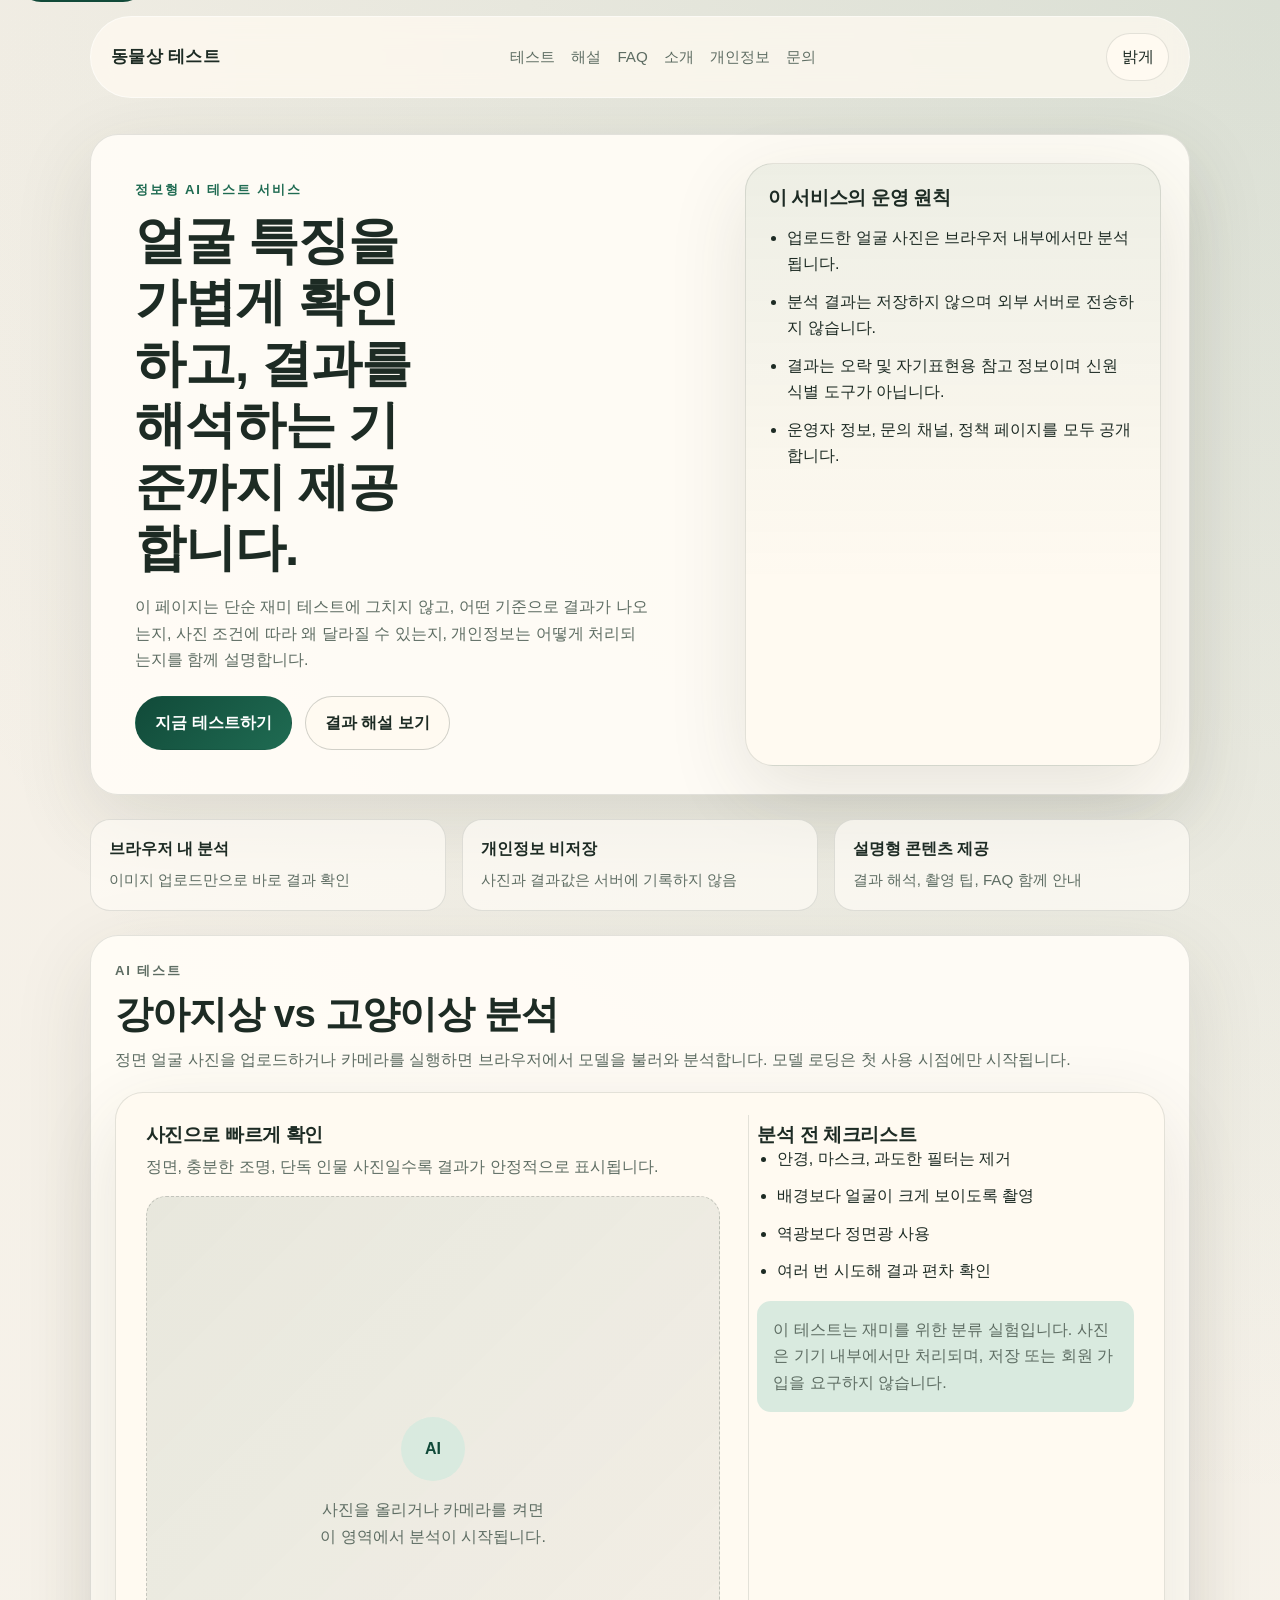
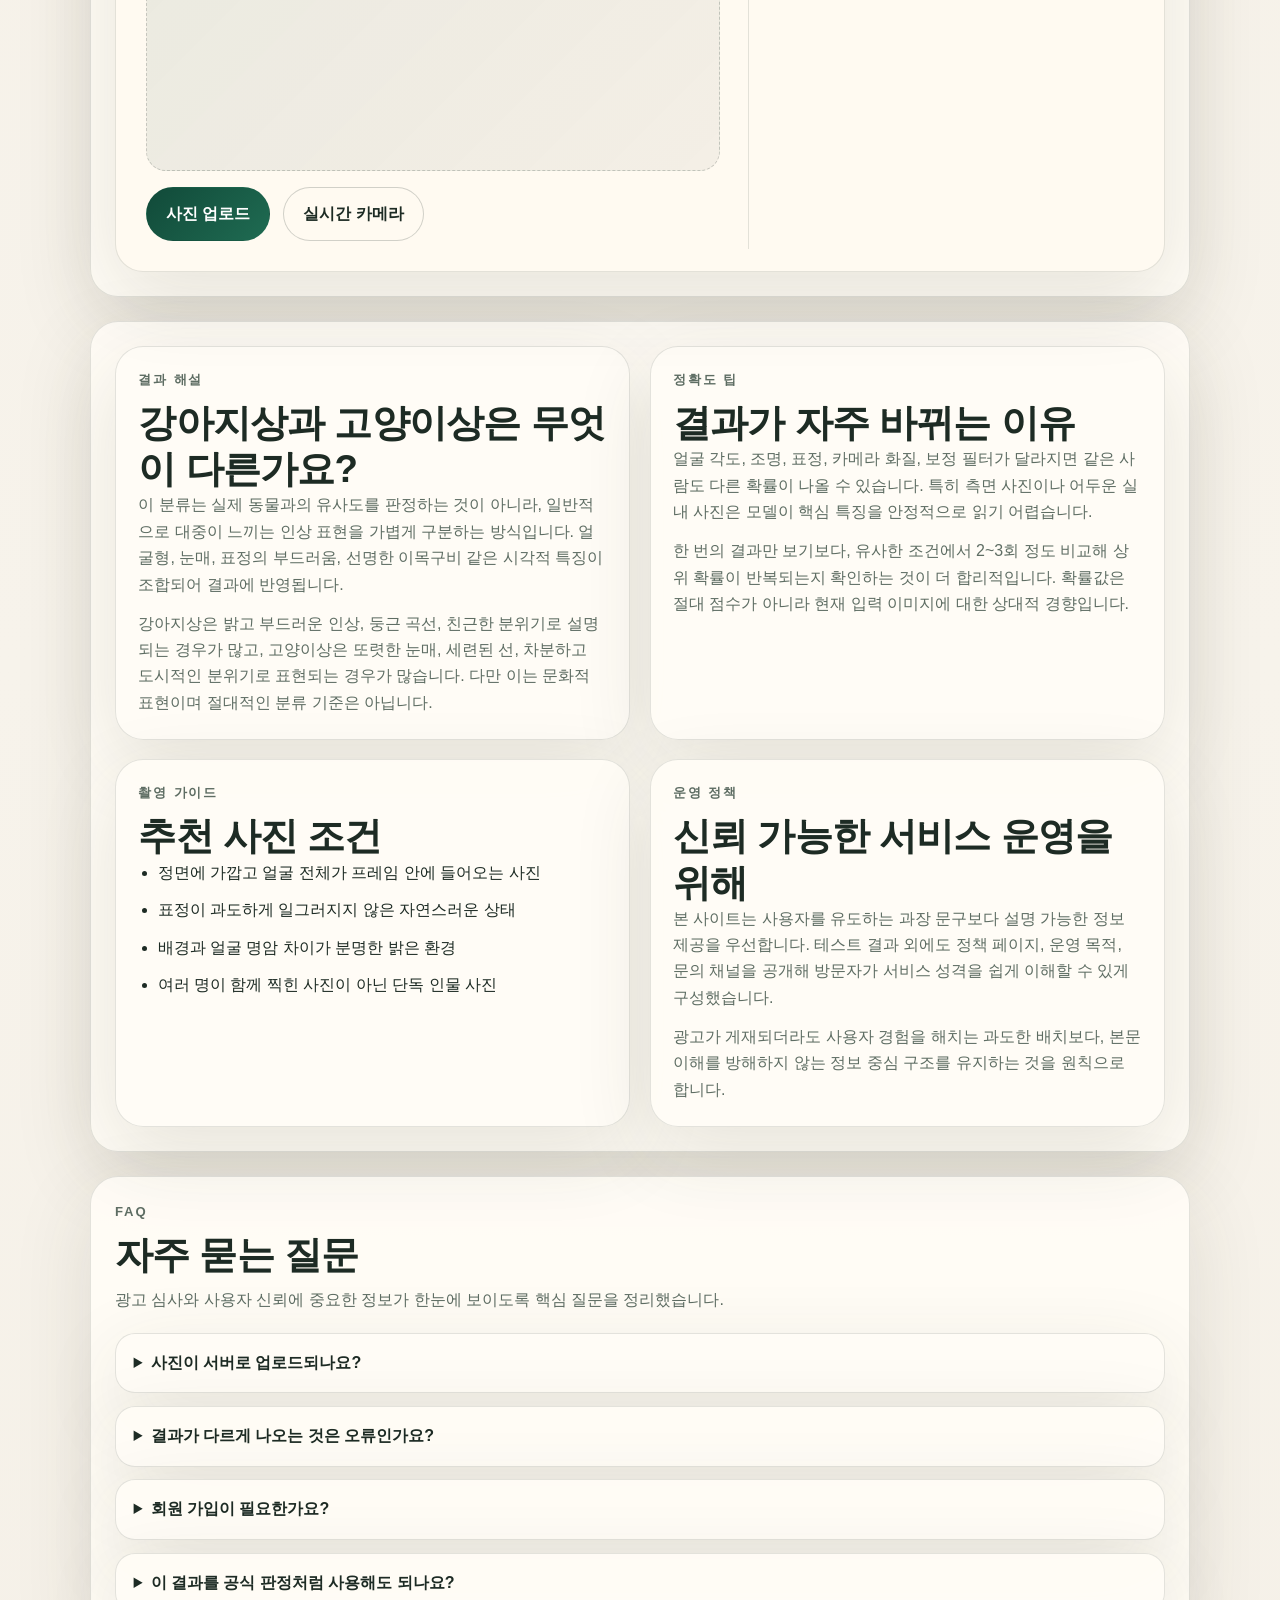
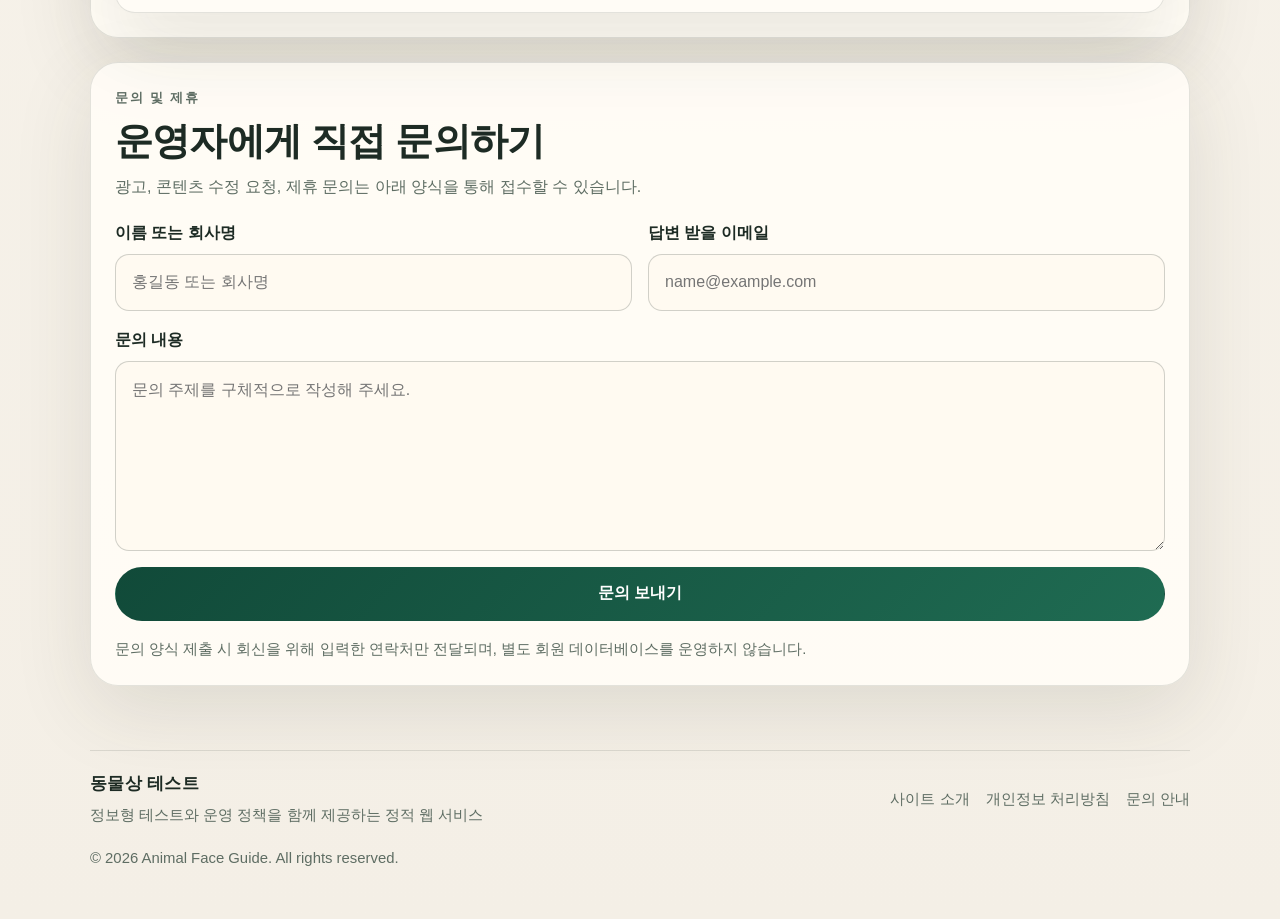
==== commit e1e1c9c9: "Update lecture2 site content and analytics" ====
--- a/index.html
+++ b/index.html
@@ -7,6 +7,15 @@
     <meta name="theme-color" content="#f4efe6">
     <title>동물상 테스트 | 강아지상·고양이상 분석 가이드</title>
     <link rel="stylesheet" href="style.css">
+    <!-- Google tag (gtag.js) -->
+    <script async src="https://www.googletagmanager.com/gtag/js?id=G-DGVBRDK5LS"></script>
+    <script>
+        window.dataLayer = window.dataLayer || [];
+        function gtag() { dataLayer.push(arguments); }
+        gtag('js', new Date());
+
+        gtag('config', 'G-DGVBRDK5LS');
+    </script>
     <script src="https://cdn.jsdelivr.net/npm/@tensorflow/tfjs@latest/dist/tf.min.js"></script>
     <script src="https://cdn.jsdelivr.net/npm/@teachablemachine/image@latest/dist/teachablemachine-image.min.js"></script>
     <script async src="https://pagead2.googlesyndication.com/pagead/js/adsbygoogle.js?client=ca-pub-5434416830786238" crossorigin="anonymous"></script>
--- a/style.css
+++ b/style.css
@@ -36,6 +36,10 @@
     box-sizing: border-box;
 }
 
+[hidden] {
+    display: none !important;
+}
+
 html {
     scroll-behavior: smooth;
 }
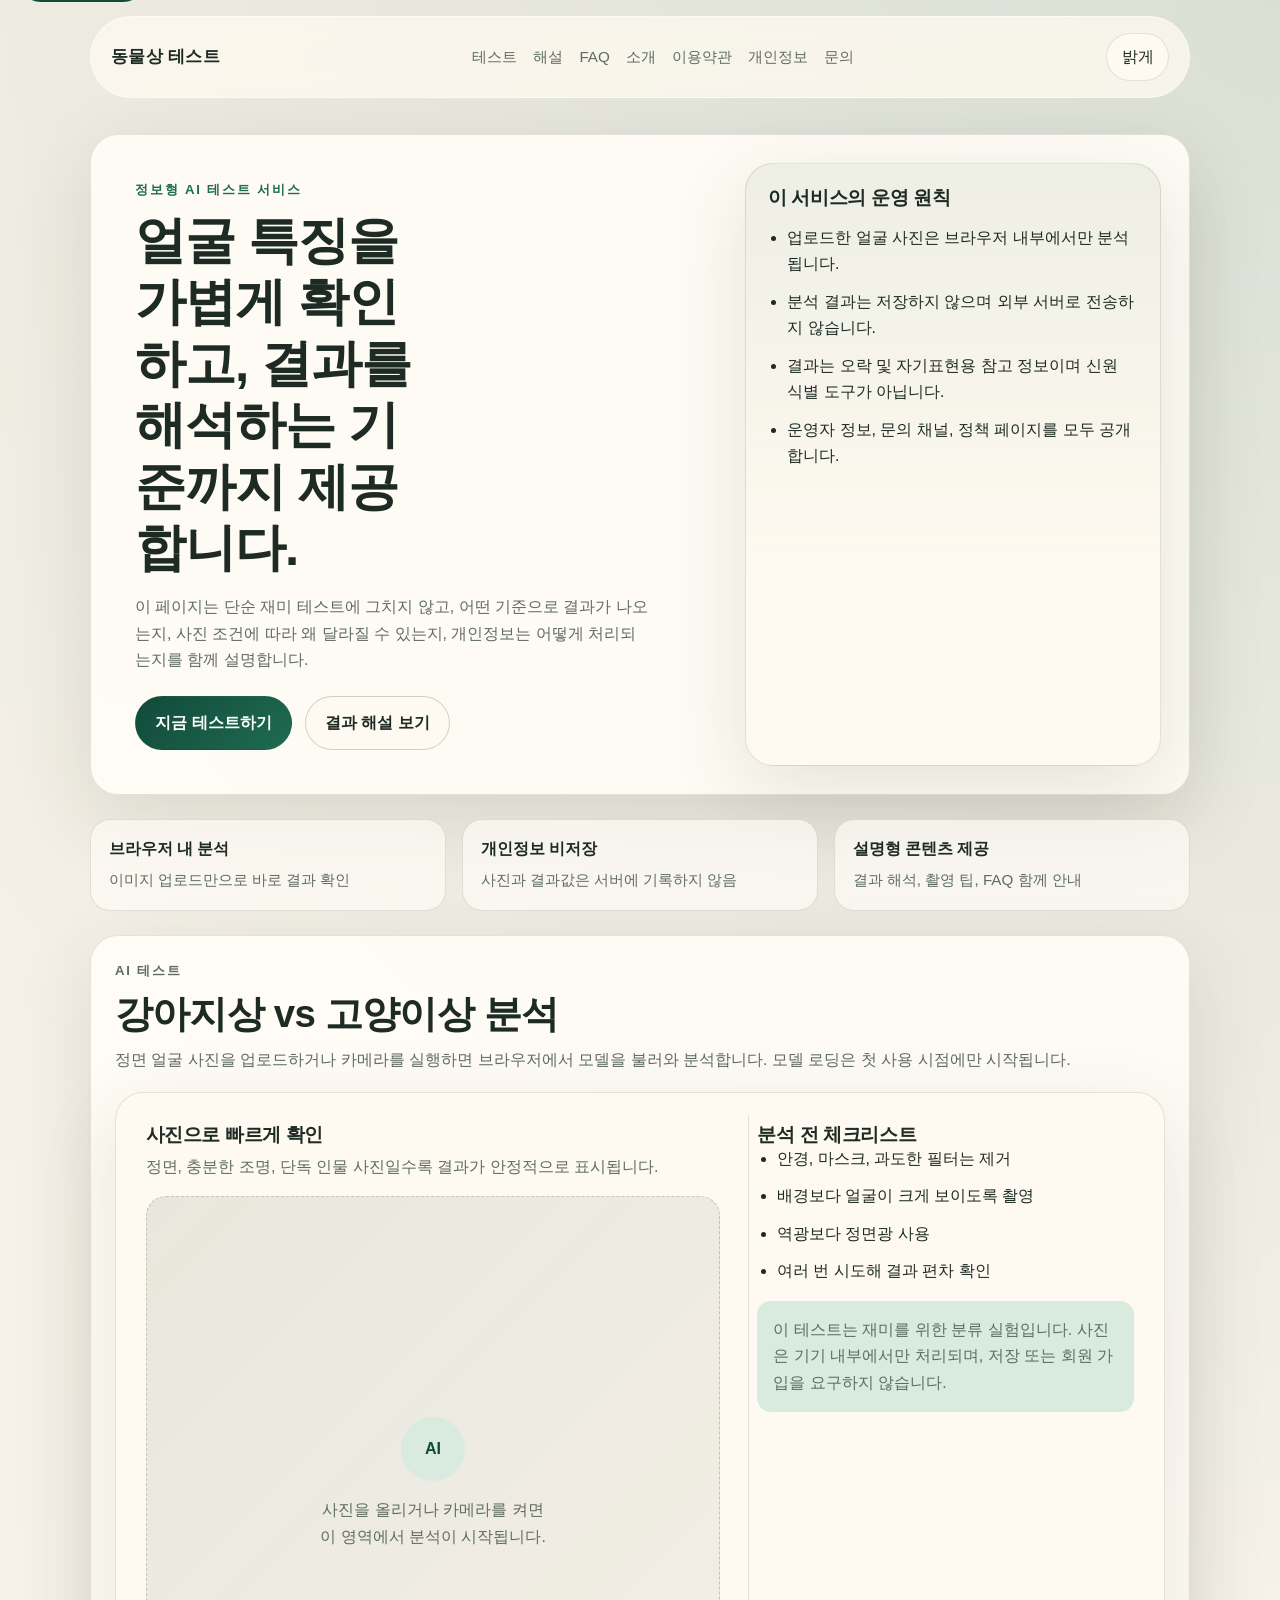
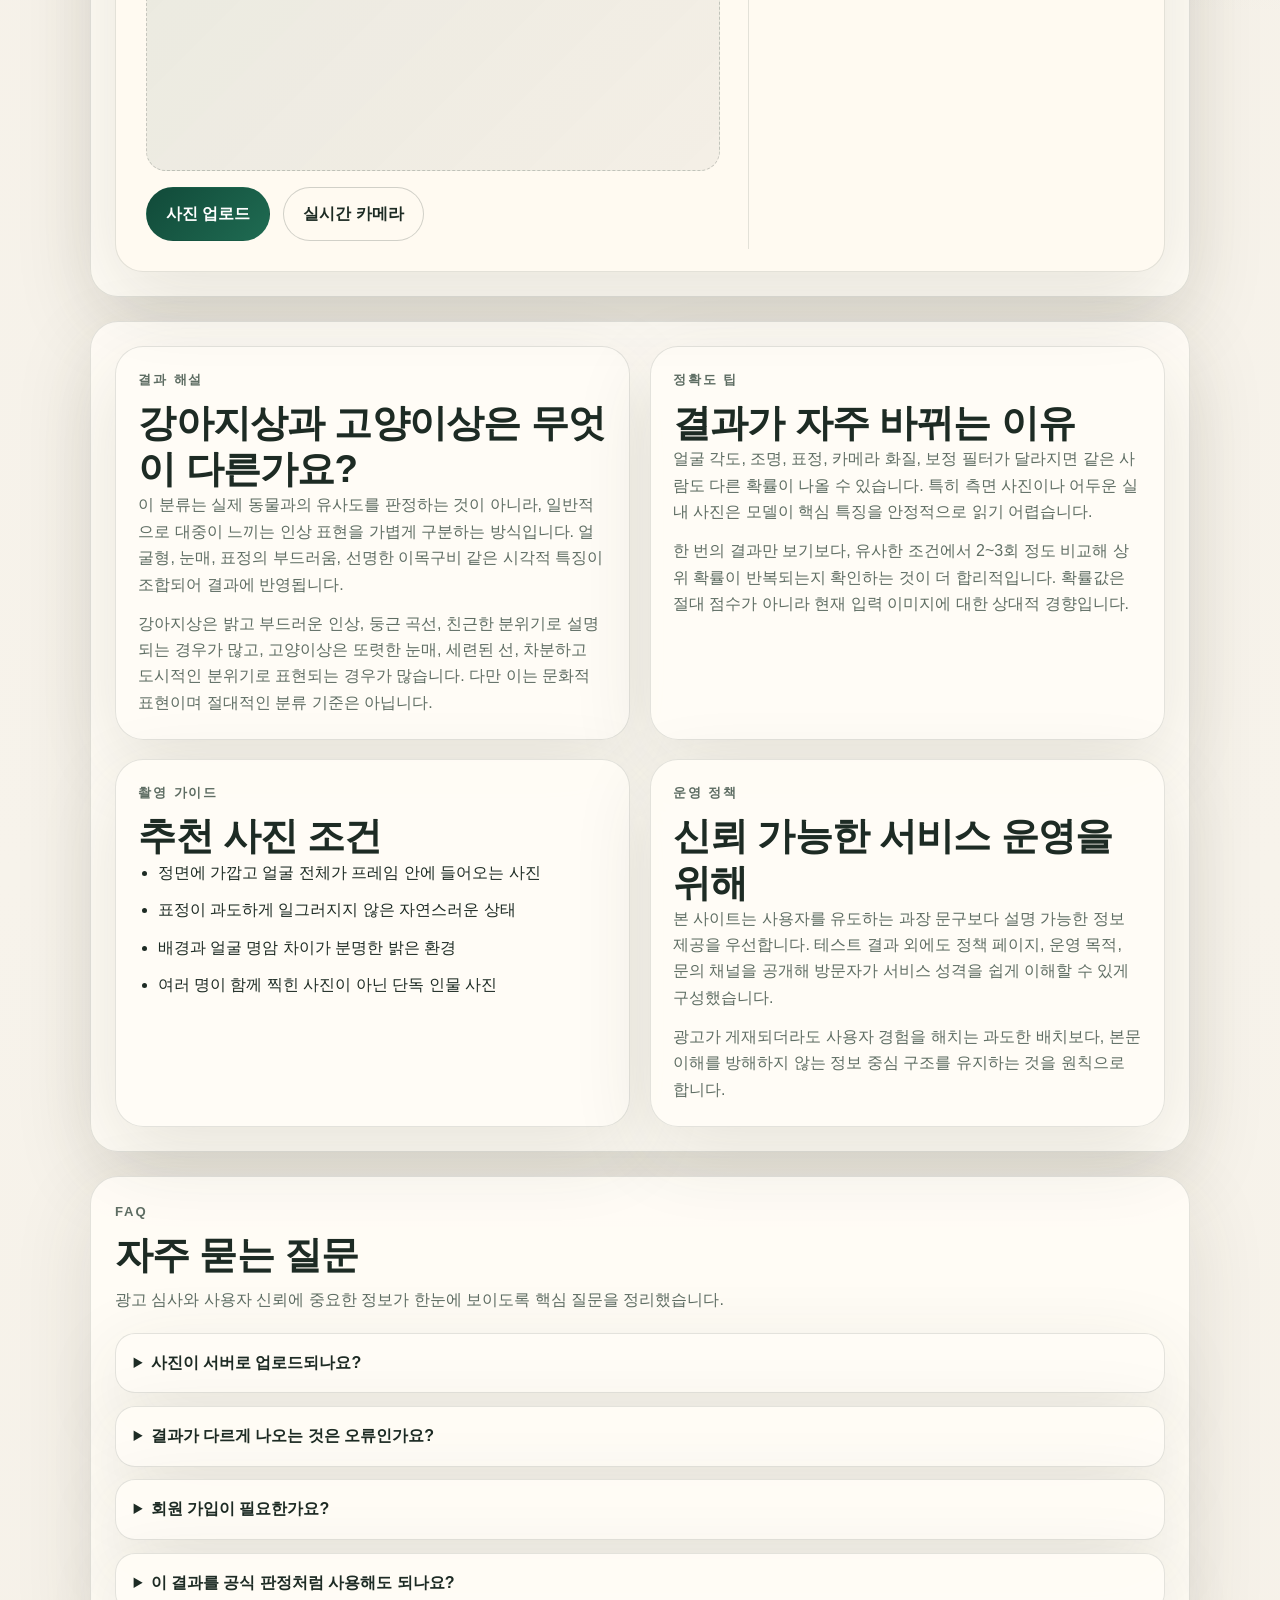
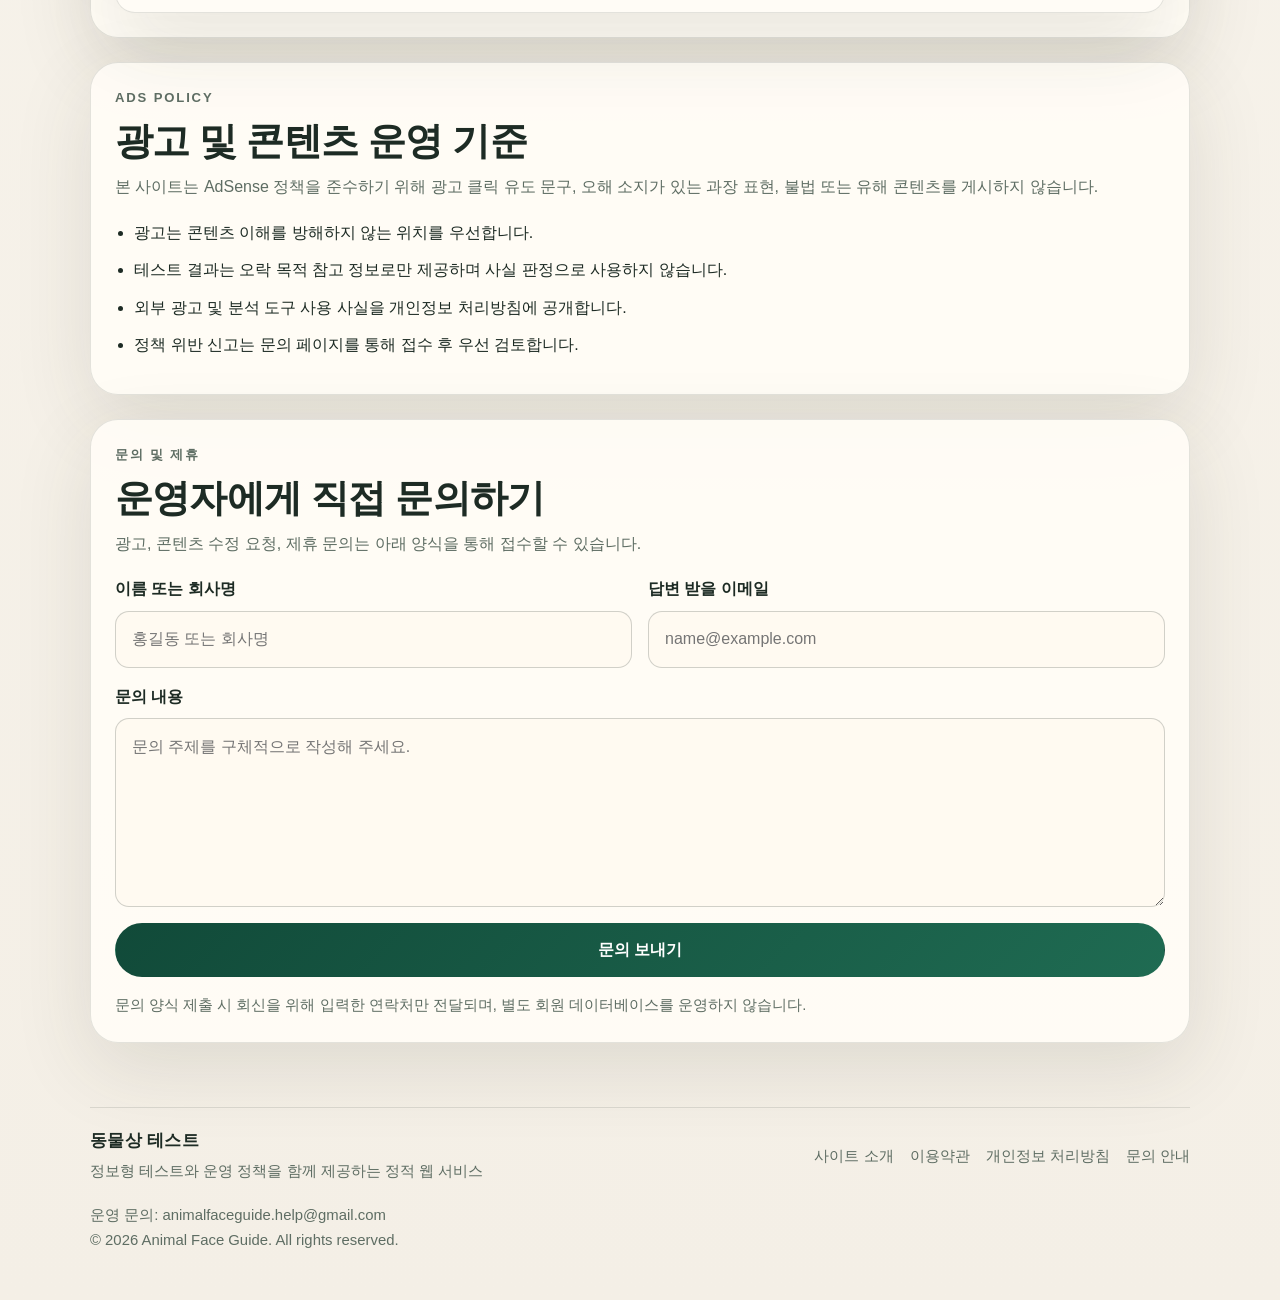
==== commit 29fd2440: "Strengthen AdSense policy pages and add terms/sitemap" ====
--- a/index.html
+++ b/index.html
@@ -16,6 +16,16 @@
 
         gtag('config', 'G-DGVBRDK5LS');
     </script>
+    <script type="text/javascript">
+        (function(c, l, a, r, i, t, y) {
+            c[a] = c[a] || function() { (c[a].q = c[a].q || []).push(arguments); };
+            t = l.createElement(r);
+            t.async = 1;
+            t.src = "https://www.clarity.ms/tag/" + i;
+            y = l.getElementsByTagName(r)[0];
+            y.parentNode.insertBefore(t, y);
+        })(window, document, "clarity", "script", "vqf94zrcwk");
+    </script>
     <script src="https://cdn.jsdelivr.net/npm/@tensorflow/tfjs@latest/dist/tf.min.js"></script>
     <script src="https://cdn.jsdelivr.net/npm/@teachablemachine/image@latest/dist/teachablemachine-image.min.js"></script>
     <script async src="https://pagead2.googlesyndication.com/pagead/js/adsbygoogle.js?client=ca-pub-5434416830786238" crossorigin="anonymous"></script>
@@ -32,6 +42,7 @@
                 <a href="#guide-section">해설</a>
                 <a href="#faq-section">FAQ</a>
                 <a href="about.html">소개</a>
+                <a href="terms.html">이용약관</a>
                 <a href="privacy.html">개인정보</a>
                 <a href="contact.html">문의</a>
             </nav>
@@ -228,6 +239,23 @@
             </div>
         </section>
 
+        <section class="section-shell">
+            <div class="section-heading">
+                <p class="eyebrow">Ads Policy</p>
+                <h2>광고 및 콘텐츠 운영 기준</h2>
+                <p>
+                    본 사이트는 AdSense 정책을 준수하기 위해 광고 클릭 유도 문구, 오해 소지가 있는 과장 표현,
+                    불법 또는 유해 콘텐츠를 게시하지 않습니다.
+                </p>
+            </div>
+            <ul class="policy-list">
+                <li>광고는 콘텐츠 이해를 방해하지 않는 위치를 우선합니다.</li>
+                <li>테스트 결과는 오락 목적 참고 정보로만 제공하며 사실 판정으로 사용하지 않습니다.</li>
+                <li>외부 광고 및 분석 도구 사용 사실을 개인정보 처리방침에 공개합니다.</li>
+                <li>정책 위반 신고는 문의 페이지를 통해 접수 후 우선 검토합니다.</li>
+            </ul>
+        </section>
+
         <section class="section-shell contact-shell">
             <div class="section-heading">
                 <p class="eyebrow">문의 및 제휴</p>
@@ -267,10 +295,12 @@
             </div>
             <nav class="footer-nav" aria-label="하단 메뉴">
                 <a href="about.html">사이트 소개</a>
+                <a href="terms.html">이용약관</a>
                 <a href="privacy.html">개인정보 처리방침</a>
                 <a href="contact.html">문의 안내</a>
             </nav>
         </div>
+        <p class="copyright">운영 문의: animalfaceguide.help@gmail.com</p>
         <p class="copyright">&copy; <span id="current-year">2026</span> Animal Face Guide. All rights reserved.</p>
     </footer>
 </body>
